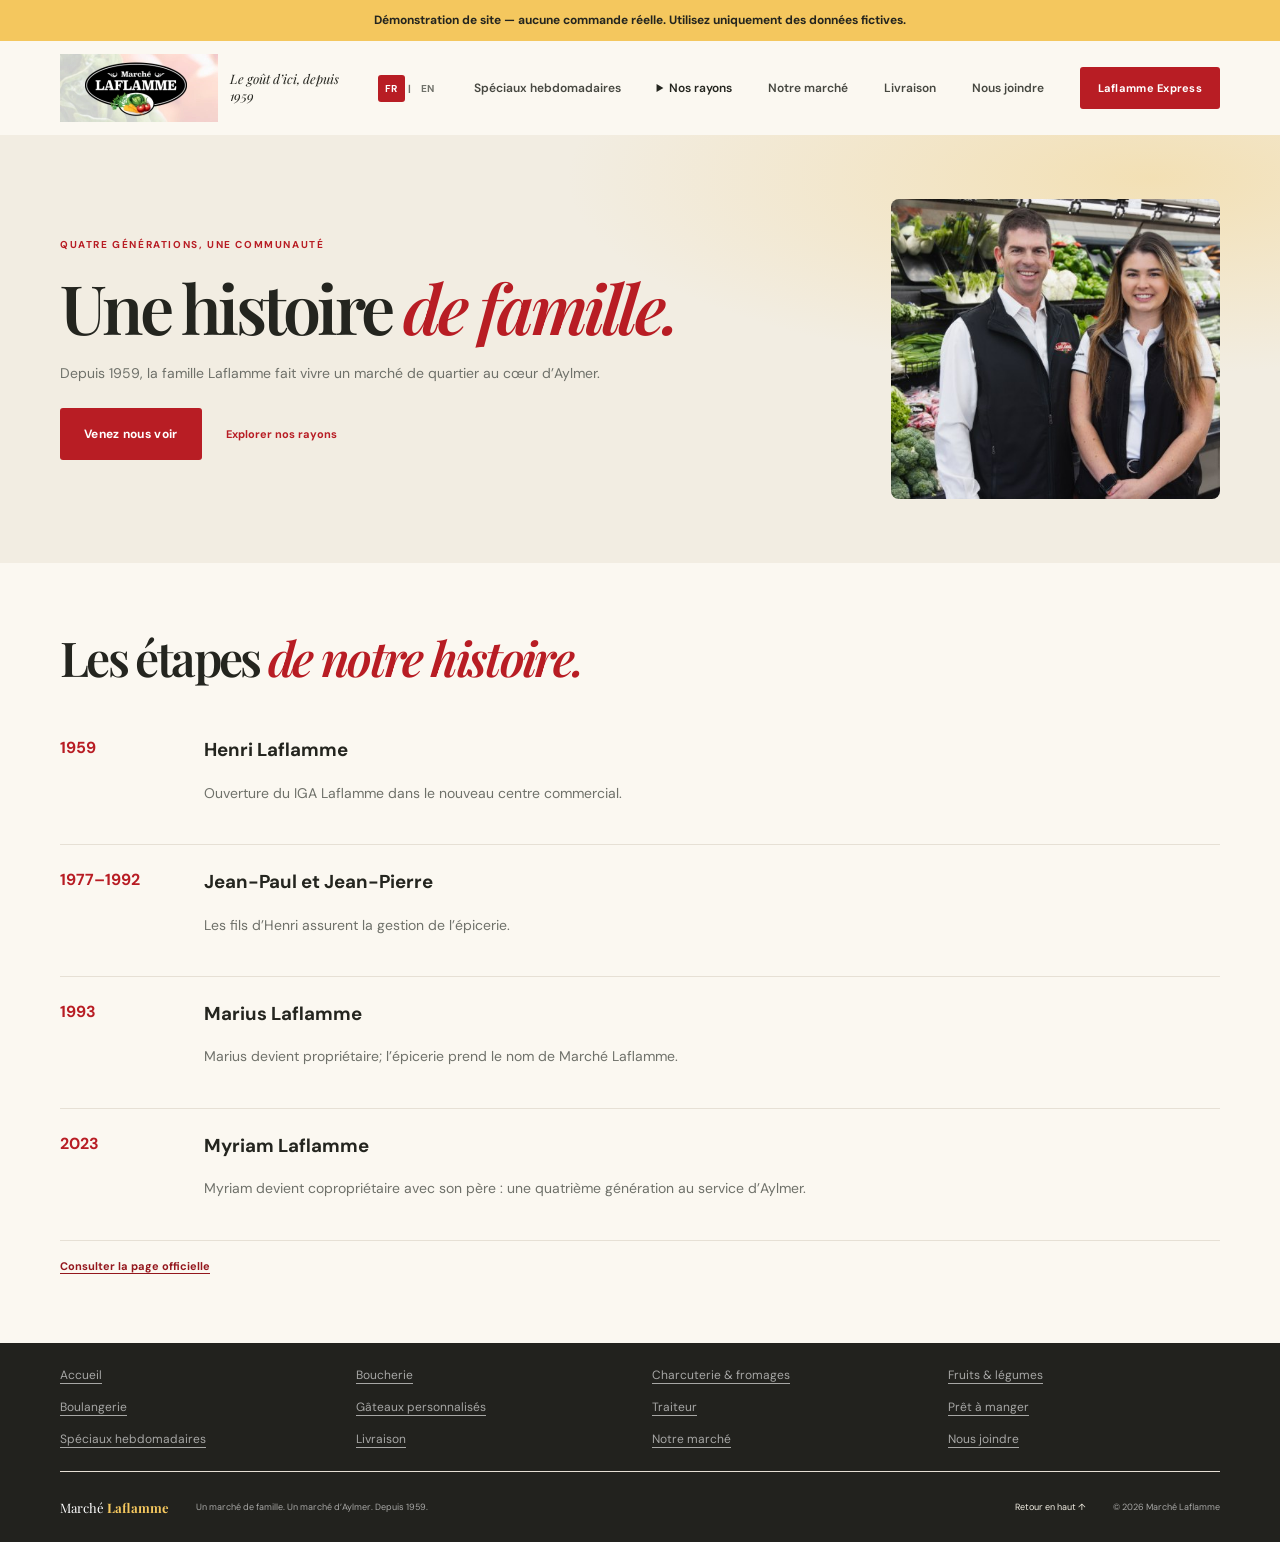
==== a-propos.html @ 4a0dcd94 "Big update" ====
<!doctype html>
<html lang="fr-CA">
  <head>
    <meta charset="utf-8">
    <meta name="viewport" content="width=device-width, initial-scale=1">
    <meta name="description" content="Quatre générations au service d’Aylmer : l’histoire du Marché Laflamme depuis 1959.">
    <title>Notre histoire | Marché Laflamme</title>
    <link rel="preconnect" href="https://fonts.googleapis.com">
    <link rel="preconnect" href="https://fonts.gstatic.com" crossorigin>
    <link href="https://fonts.googleapis.com/css2?family=DM+Sans:wght@400;500;600;700&family=Playfair+Display:wght@600;700;800&display=swap" rel="stylesheet">
    <link rel="stylesheet" href="./styles.css">
    <script src="./app.js" defer></script>
    <script src="./language.js" defer></script>
  </head>
  <body class="service-page">
    <a class="skip-link" href="#contenu">Passer au contenu</a>
    <aside class="demo-banner" aria-label="Avis de démonstration">Démonstration de site — aucune commande réelle. Utilisez uniquement des données fictives.</aside>
    <header class="site-header"><div class="container header__inner">
      <a class="brand" href="./index.html" aria-label="Marché Laflamme, accueil"><img class="brand__logo" src="./assets/marche-laflamme-logo.webp" width="316" height="136" alt="Marché Laflamme"><span class="brand__caption">Le goût d’ici, depuis 1959</span></a>
      <div class="language-switch" role="group" aria-label="Langue"><button type="button" data-language="fr" aria-label="Passer en français">FR</button><span aria-hidden="true">|</span><button type="button" data-language="en" aria-label="Switch to English">EN</button></div>
      <button class="menu-toggle" type="button" aria-expanded="false" aria-controls="navigation" aria-label="Ouvrir le menu"><span></span><span></span></button>
      <nav class="navigation" id="navigation" aria-label="Navigation principale"><a href="./index.html#rayons">Nos rayons</a><a href="./contact.html">Nous joindre</a></nav>
    </div></header>
    <main id="contenu">
      <section class="service-hero" aria-labelledby="service-title"><div class="container service-hero__inner">
        <div><p class="eyebrow">Quatre générations, une communauté</p><h1 id="service-title">Une histoire <em>de famille.</em></h1><p class="service-hero__lead">Depuis 1959, la famille Laflamme fait vivre un marché de quartier au cœur d’Aylmer.</p><div class="service-actions"><a class="button button--red" href="./contact.html">Venez nous voir</a><a class="text-link text-link--red" href="./index.html#rayons">Explorer nos rayons</a></div></div>
        <img class="butchery-hero__image" src="./assets/marche-laflamme-equipe.jpg" width="630" height="420" alt="Myriam et son père au rayon des fruits et légumes du Marché Laflamme">
      </div></section>
      <section class="service-content" aria-labelledby="history-title"><div class="container">
        <div class="service-section-heading"><h2 id="history-title">Les étapes <em>de notre histoire.</em></h2></div>
        <ol class="history-timeline">
          <li><strong>1959</strong><div><h3>Henri Laflamme</h3><p>Ouverture du IGA Laflamme dans le nouveau centre commercial.</p></div></li>
          <li><strong>1977–1992</strong><div><h3>Jean-Paul et Jean-Pierre</h3><p>Les fils d’Henri assurent la gestion de l’épicerie.</p></div></li>
          <li><strong>1993</strong><div><h3>Marius Laflamme</h3><p>Marius devient propriétaire; l’épicerie prend le nom de Marché Laflamme.</p></div></li>
          <li><strong>2023</strong><div><h3>Myriam Laflamme</h3><p>Myriam devient copropriétaire avec son père : une quatrième génération au service d’Aylmer.</p></div></li>
        </ol>
        <p class="service-footnote"><a href="https://marchelaflamme.com/a-propos/" target="_blank" rel="noopener noreferrer">Consulter la page officielle</a></p>
      </div></section>
    </main>
    <footer class="site-footer"><div class="container site-footer__inner"><a class="footer-brand" href="./index.html">Marché <strong>Laflamme</strong></a><p>Un marché de famille. Un marché d’Aylmer. Depuis 1959.</p><a class="site-footer__top" href="#contenu">Retour en haut ↑</a><span class="site-footer__copyright">© <span id="current-year"></span> Marché Laflamme</span></div></footer>
  </body>
</html>
---- styles.css ----
:root {
  color-scheme: light;
  --red: #b81d24;
  --red-dark: #94171d;
  --gold: #f4c75e;
  --green: #2e7d50;
  --ink: #24251f;
  --muted: #6f716a;
  --paper: #fbf8f1;
  --cream: #f2ede2;
  --white: #fffefa;
  --line: #e6e0d5;
  --serif: "Playfair Display", Georgia, serif;
  --sans: "DM Sans", "Segoe UI", sans-serif;
}

* {
  box-sizing: border-box;
}

html {
  scroll-behavior: smooth;
  scroll-padding-top: 96px;
}

body {
  margin: 0;
  background: var(--paper);
  color: var(--ink);
  font-family: var(--sans);
  -webkit-font-smoothing: antialiased;
}

body,
button,
input,
textarea,
select {
  font-family: var(--sans);
}

a {
  color: inherit;
}

button,
input,
textarea,
select {
  font-size: inherit;
}

button,
a {
  -webkit-tap-highlight-color: transparent;
}

::selection {
  background: var(--gold);
  color: var(--ink);
}

.container {
  width: min(1160px, calc(100% - 64px));
  margin-inline: auto;
}

.skip-link {
  position: absolute;
  z-index: 100;
  top: 10px;
  left: 10px;
  padding: 10px 16px;
  transform: translateY(-150%);
  border-radius: 4px;
  background: var(--white);
  color: var(--ink);
}

.skip-link:focus {
  transform: translateY(0);
}

.announcement {
  background: var(--red);
  color: #fffaf0;
  font-size: 11px;
  letter-spacing: .07em;
  text-transform: uppercase;
}

.demo-banner {
  padding: 11px 20px;
  background: #f4c75e;
  color: var(--ink);
  font-size: 12px;
  font-weight: 700;
  line-height: 1.6;
  text-align: center;
}

.demo-form {
  display: block;
  width: 100%;
  height: 1500px;
  border: 0;
}

.demo-notice {
  margin: 12px 0;
  color: #54564e;
  font-size: 12px;
  line-height: 1.7;
}

.demo-notice a {
  color: var(--red-dark);
  text-underline-offset: 3px;
}

.announcement__inner {
  display: flex;
  min-height: 34px;
  align-items: center;
  justify-content: center;
  gap: 10px;
  position: relative;
}

.announcement p {
  margin: 0;
}

.announcement a {
  position: absolute;
  right: 0;
  color: var(--gold);
  font-weight: 700;
  text-decoration: none;
}

.announcement__dot {
  width: 6px;
  height: 6px;
  border-radius: 50%;
  background: var(--gold);
}

.site-header {
  position: relative;
  z-index: 10;
  background: var(--paper);
}

.header__inner {
  display: flex;
  min-height: 94px;
  align-items: center;
  justify-content: space-between;
  gap: 28px;
}

.brand {
  display: inline-flex;
  align-items: center;
  gap: 12px;
  color: var(--ink);
  text-decoration: none;
}

.brand__logo {
  display: block;
  width: 158px;
  height: auto;
}

.brand__caption {
  max-width: 115px;
  font-family: var(--serif);
  font-size: 13px;
  font-style: italic;
  line-height: 1.3;
}

.language-switch {
  display: inline-flex;
  flex: 0 0 auto;
  align-items: center;
  gap: 3px;
  color: var(--muted);
  font-size: 10px;
  font-weight: 700;
  letter-spacing: .05em;
}

.language-switch button {
  min-width: 27px;
  padding: 7px 4px;
  border: 0;
  border-radius: 3px;
  background: transparent;
  color: inherit;
  font: inherit;
  cursor: pointer;
}

.language-switch button[aria-pressed="true"] {
  background: var(--red);
  color: white;
}

.language-switch button:focus-visible {
  outline: 2px solid var(--red);
  outline-offset: 2px;
}

.navigation {
  display: flex;
  align-items: center;
  gap: clamp(19px, 2.8vw, 39px);
}

.navigation > a:not(.button) {
  color: #464740;
  font-size: 12px;
  font-weight: 600;
  text-decoration: none;
  transition: color .18s ease;
}

.navigation > a:not(.button):hover {
  color: var(--red);
}

.department-menu {
  position: relative;
  font-size: 12px;
  font-weight: 600;
}

.department-menu summary {
  padding-block: 14px;
  cursor: pointer;
}

.department-menu__links {
  position: absolute;
  z-index: 20;
  top: 100%;
  left: 0;
  display: grid;
  width: 245px;
  padding: 12px;
  border: 1px solid var(--line);
  border-radius: 6px;
  background: var(--paper);
  box-shadow: 0 12px 24px rgb(31 26 17 / 12%);
}

.department-menu__links a {
  padding: 12px;
  text-decoration: none;
}

.department-menu__links a:hover,
.department-menu__links a[aria-current="page"] {
  background: var(--cream);
  color: var(--red);
}

.footer-directory {
  display: grid;
  grid-template-columns: repeat(4, minmax(0, 1fr));
  gap: 16px 24px;
  padding-block: 24px;
  border-bottom: 1px solid var(--line);
  font-size: 12px;
}

.footer-directory a {
  width: fit-content;
  text-underline-offset: 4px;
}

.catalog-grid {
  display: grid;
  grid-template-columns: repeat(4, minmax(0, 1fr));
  gap: 14px;
}

.butchery-card h2 {
  margin-top: 0;
  font-family: var(--serif);
  font-size: 23px;
}

.catalog-grid .butchery-card {
  min-height: 0;
  padding: 20px;
}

.catalog-grid .butchery-card h3 {
  margin-top: 0;
}

.butchery-card .catalog-portion {
  margin-top: 12px;
  color: var(--red);
  font-weight: 700;
}

.table-scroll {
  max-width: 100%;
  min-width: 0;
  overflow-x: auto;
}

.pricing-table {
  width: 100%;
  border-collapse: collapse;
  background: var(--white);
  font-size: 14px;
  line-height: 1.6;
  text-align: left;
}

.pricing-table caption {
  padding: 12px;
  color: var(--muted);
  text-align: left;
}

.pricing-table th,
.pricing-table td {
  padding: 16px;
  border-bottom: 1px solid var(--line);
}

.pricing-table thead {
  background: var(--red);
  color: white;
}

.pricing-table tbody tr:nth-child(even) {
  background: var(--cream);
}

.pricing-table td {
  white-space: nowrap;
}

.contact-layout {
  display: grid;
  grid-template-columns: minmax(0, 1fr) minmax(0, 1.4fr);
  gap: 32px;
  margin-top: 24px;
}

.contact-details a,
.contact-details address {
  overflow-wrap: anywhere;
  font-size: 14px;
  font-style: normal;
  line-height: 1.7;
}

.store-map {
  width: 100%;
  max-width: 100%;
  border: 1px solid var(--line);
  border-radius: 6px;
}

.history-timeline {
  display: grid;
  gap: 0;
  margin: 0;
  padding: 0;
  list-style: none;
}

.history-timeline li {
  display: grid;
  grid-template-columns: 120px minmax(0, 1fr);
  gap: 24px;
  padding: 24px 0;
  border-bottom: 1px solid var(--line);
}

.history-timeline strong {
  color: var(--red);
}

.history-timeline h3 {
  margin-top: 0;
}

.history-timeline p,
.meal-lists li {
  color: var(--muted);
  font-size: 14px;
  line-height: 1.8;
}

.meal-lists ul {
  padding-left: 18px;
}

.flyer-image {
  display: block;
  width: min(100%, 850px);
  height: auto;
  margin: 24px auto 0;
}

.visit__more {
  position: relative;
  padding-top: 24px;
  font-size: 13px;
  line-height: 1.7;
}

@media (max-width: 1100px) {
  .navigation {
    gap: 16px;
  }
}

@media (max-width: 900px) {
  .catalog-grid {
    grid-template-columns: repeat(2, minmax(0, 1fr));
  }
}

@media (max-width: 760px) {
  .department-menu {
    border-bottom: 1px solid var(--line);
  }

  .department-menu__links {
    position: static;
    width: 100%;
    border: 0;
    box-shadow: none;
  }

  .navigation.is-open {
    max-height: calc(100dvh - 110px);
    overflow-y: auto;
  }

  .footer-directory {
    grid-template-columns: repeat(2, minmax(0, 1fr));
  }

  .catalog-grid {
    grid-template-columns: minmax(0, 1fr);
  }

  .contact-layout {
    grid-template-columns: minmax(0, 1fr);
  }

  .history-timeline li {
    grid-template-columns: 85px minmax(0, 1fr);
    gap: 12px;
  }

  .pricing-table th,
  .pricing-table td {
    padding: 12px;
  }
}

.button {
  display: inline-flex;
  min-height: 52px;
  align-items: center;
  justify-content: center;
  gap: 21px;
  padding: 0 24px;
  border: 0;
  border-radius: 3px;
  color: white;
  font-size: 12px;
  font-weight: 700;
  letter-spacing: .025em;
  text-decoration: none;
  transition: background .2s ease, transform .2s ease;
}

.button:hover {
  transform: translateY(-2px);
}

.button--red {
  background: var(--red);
}

.button--red:hover {
  background: var(--red-dark);
}

.button--small {
  min-height: 42px;
  gap: 13px;
  padding: 0 18px;
  font-size: 11px;
}

.button--gold {
  background: var(--gold);
  color: var(--ink);
}

.button--gold:hover {
  background: #ffdb78;
}

.menu-toggle {
  display: none;
  width: 44px;
  height: 44px;
  align-items: center;
  justify-content: center;
  flex-direction: column;
  gap: 6px;
  border: 1px solid var(--line);
  border-radius: 50%;
  background: transparent;
  cursor: pointer;
}

.menu-toggle span {
  width: 16px;
  height: 1px;
  background: var(--ink);
}

.hero {
  min-height: 430px;
  overflow: hidden;
  position: relative;
  display: flex;
  align-items: center;
  background: #ffda24;
}

.hero__photo,
.hero__wash {
  position: absolute;
  inset: 0;
}

.hero__photo {
  left: 43%;
  background-image: url("./assets/marche-laflamme-equipe.jpg");
  background-position: center;
  background-size: cover;
}

.hero__wash {
  background: linear-gradient(90deg, #ffda24 0%, #ffda24 40%, rgba(255, 218, 36, .8) 46%, transparent 58%);
}

.hero__content {
  z-index: 1;
  position: relative;
  padding-top: 24px;
  padding-bottom: 42px;
}

.eyebrow {
  display: flex;
  align-items: center;
  gap: 10px;
  margin: 0 0 20px;
  color: var(--red);
  font-size: 10px;
  font-weight: 700;
  letter-spacing: .16em;
  text-transform: uppercase;
}

.eyebrow__line {
  width: 27px;
  height: 1px;
  background: currentColor;
}

.hero h1,
.section-heading h2,
.intro h2,
.specials h2,
.order h2,
.visit h2 {
  margin: 0;
  font-family: var(--serif);
  font-weight: 600;
  letter-spacing: -.055em;
}

.hero h1 {
  max-width: 550px;
  font-size: clamp(53px, 5vw, 64px);
  line-height: 1.04;
}

.hero h1 em,
.section-heading h2 em,
.intro h2 em,
.specials h2 em,
.order h2 em,
.visit h2 em {
  color: var(--red);
  font-weight: 600;
}

.hero__description {
  max-width: 405px;
  margin: 24px 0 25px;
  color: #5e5d56;
  font-size: 14px;
  line-height: 1.8;
}

.hero__actions {
  display: flex;
  align-items: center;
  gap: 24px;
}

.text-link {
  display: inline-flex;
  align-items: center;
  gap: 10px;
  font-size: 11px;
  font-weight: 700;
  text-decoration: none;
}

.text-link--red {
  color: var(--red);
}

.hero__note {
  display: flex;
  align-items: center;
  gap: 12px;
  position: absolute;
  left: max(32px, calc((100vw - 1160px) / 2));
  bottom: -23px;
  color: #605f56;
  font-size: 10px;
  line-height: 1.5;
}

.hero__note strong {
  color: var(--ink);
}

.hero__note-icon {
  color: var(--green);
  font-size: 27px;
}

.hero__logo {
  position: absolute;
  z-index: 1;
  right: max(38px, calc((100vw - 1160px) / 2));
  bottom: 38px;
  width: 158px;
  height: auto;
  border-radius: 4px;
}

.section-pad {
  padding: 104px 0;
}

.intro {
  padding-top: 109px;
  padding-bottom: 100px;
}

.intro__grid {
  display: grid;
  grid-template-columns: 1fr .75fr;
  align-items: end;
  gap: 90px;
}

.intro h2,
.section-heading h2,
.order h2 {
  font-size: clamp(38px, 4.5vw, 56px);
  line-height: 1.13;
}

.intro__copy {
  max-width: 405px;
  padding-bottom: 5px;
}

.intro__copy p,
.order__intro > p {
  margin: 0 0 20px;
  color: var(--muted);
  font-size: 13px;
  line-height: 1.9;
}

.departments {
  padding-top: 91px;
  padding-bottom: 90px;
  background: #f1ede4;
}

.section-heading {
  display: flex;
  align-items: end;
  justify-content: space-between;
  gap: 30px;
  margin-bottom: 42px;
}

.section-heading__aside {
  margin: 0 0 4px;
  color: var(--muted);
  font-family: var(--serif);
  font-size: 14px;
  font-style: italic;
  line-height: 1.65;
}

.department-grid {
  display: grid;
  grid-template-columns: repeat(3, 1fr);
  gap: 14px;
}

.department-card {
  min-height: 206px;
  display: flex;
  flex-direction: column;
  align-items: flex-start;
  position: relative;
  overflow: hidden;
  padding: 22px 23px 19px;
  border: 1px solid rgba(69, 59, 42, .06);
  background: var(--white);
  color: var(--ink);
  text-decoration: none;
  transition: transform .2s ease, box-shadow .2s ease;
}

.department-card__photo {
  position: absolute;
  z-index: 0;
  inset: 0 0 auto;
  display: block;
  width: 100%;
  height: 50%;
  background-color: var(--paper);
  object-fit: cover;
  object-position: center;
}

.department-card:hover {
  transform: translateY(-3px);
  box-shadow: 0 12px 30px rgba(61, 48, 27, .08);
}

.department-card__icon {
  display: none;
}

.department-card__name {
  position: relative;
  z-index: 1;
  margin-top: auto;
  font-family: var(--serif);
  font-size: 22px;
  font-weight: 600;
  letter-spacing: -.04em;
  line-height: 1.14;
}

.department-card__detail {
  position: relative;
  z-index: 1;
  margin-top: 7px;
  color: var(--muted);
  font-size: 10px;
}

.department-card__arrow {
  position: absolute;
  z-index: 1;
  right: 22px;
  bottom: 18px;
  color: var(--red);
  font-size: 17px;
}

.department-card--produce .department-card__icon,
.department-card--bakery .department-card__icon {
  color: var(--green);
}

.department-card--catering .department-card__icon {
  color: #ba7b2c;
}

.department-footnote {
  margin: 19px 0 0;
  color: var(--muted);
  font-size: 10px;
  text-align: right;
}

.specials {
  overflow: hidden;
  padding-block: 32px 24px;
  background: var(--cream);
  border-top: 1px solid var(--line);
  border-bottom: 1px solid var(--line);
}

.specials__heading {
  display: flex;
  align-items: end;
  justify-content: space-between;
  gap: 24px;
  margin-bottom: 20px;
}

.specials__heading .eyebrow {
  margin-bottom: 10px;
}

.specials h2 {
  font-size: clamp(30px, 3.4vw, 40px);
  line-height: 1.1;
}

.specials__dates {
  flex: 0 0 auto;
  margin: 0 0 5px;
  color: var(--muted);
  font-size: 12px;
  font-weight: 700;
}

.specials__rail {
  display: grid;
  grid-template-columns: repeat(5, minmax(0, 1fr));
  gap: 14px;
}

.specials-card {
  min-width: 0;
  overflow: hidden;
  border: 1px solid rgba(36, 37, 31, .07);
  border-radius: 8px;
  background: var(--white);
  box-shadow: 0 5px 16px rgba(36, 37, 31, .08);
}

.specials-card__image {
  height: 142px;
  background-image: url("https://marchelaflamme.com/wp-content/uploads/2026/10/IMG_3933.jpeg");
  background-repeat: no-repeat;
  background-size: 500% auto;
  background-color: var(--paper);
}

.specials-card__image--chicken {
  background-position: 4% 33%;
}

.specials-card__image--peppers {
  background-position: 39% 34%;
}

.specials-card__image--celery {
  background-position: 28% 50%;
}

.specials-card__image--apples {
  background-position: 85% 31%;
}

.specials-card__details {
  min-height: 144px;
  padding: 13px 15px 16px;
}

.specials-card__category {
  margin: 0 0 7px;
  color: var(--muted);
  font-size: 9px;
  font-weight: 700;
  letter-spacing: .1em;
  text-transform: uppercase;
}

.specials-card h3 {
  min-height: 38px;
  margin: 0 0 8px;
  font-size: 14px;
  line-height: 1.35;
}

.specials-card__price {
  margin: 0;
  color: var(--red);
  font-size: 20px;
  font-weight: 700;
  line-height: 1.2;
}

.specials-card__price span {
  font-size: 12px;
  font-weight: 500;
}

.specials-card__unit {
  margin: 3px 0 0;
  color: var(--muted);
  font-size: 11px;
}

.specials-card--flyer {
  display: flex;
  min-height: 286px;
  flex-direction: column;
  align-items: flex-start;
  justify-content: space-between;
  padding: 20px;
  background: var(--green);
  color: #fffefa;
  text-decoration: none;
}

.specials-card--flyer:hover {
  background: #256943;
}

.specials-card--flyer:focus-visible {
  outline: 3px solid var(--red);
  outline-offset: 3px;
}

.specials-card__eyebrow,
.specials-card__flyer-date {
  font-size: 10px;
  font-weight: 700;
  letter-spacing: .1em;
  text-transform: uppercase;
}

.specials-card__flyer-title {
  font-family: var(--serif);
  font-size: clamp(23px, 2.2vw, 30px);
  font-weight: 700;
  line-height: 1.1;
}

.specials-card__flyer-date {
  color: #f9e5a4;
}

.specials-card__flyer-link {
  width: 100%;
  padding: 10px 12px;
  border-radius: 4px;
  background: var(--ink);
  font-size: 12px;
  font-weight: 700;
  text-align: center;
}

.specials__note {
  display: flex;
  flex-wrap: wrap;
  justify-content: space-between;
  gap: 8px 20px;
  margin: 14px 0 0;
  color: var(--muted);
  font-size: 10px;
  line-height: 1.6;
}

.specials__note a {
  color: var(--red-dark);
  font-weight: 700;
  text-underline-offset: 3px;
}

.smart-list-guide {
  margin-block: 24px;
  padding: 20px;
  border: 1px solid var(--line);
  border-radius: 6px;
  background: var(--white);
  font-size: 12px;
  line-height: 1.7;
}

.smart-list-guide h3 {
  margin-top: 0;
  font-family: var(--serif);
  font-size: 20px;
}

.smart-list-guide__example {
  padding-left: 14px;
  border-left: 3px solid var(--green);
}

.order {
  padding-top: 110px;
  padding-bottom: 112px;
}

.order__grid {
  display: grid;
  grid-template-columns: .8fr 1.1fr;
  align-items: start;
  gap: 95px;
}

.order__intro {
  position: sticky;
  top: 40px;
  padding-top: 20px;
}

.order__intro > p {
  max-width: 400px;
  margin-top: 22px;
}

.order__benefits {
  display: grid;
  gap: 15px;
  margin: 30px 0 38px;
  padding: 0;
  list-style: none;
}

.order__benefits li {
  display: flex;
  align-items: center;
  gap: 11px;
  color: #54564e;
  font-size: 11px;
}

.order__benefits li span {
  color: var(--green);
  font-size: 16px;
  font-weight: 700;
}

.order__callout {
  display: flex;
  align-items: center;
  gap: 14px;
  color: var(--muted);
  font-size: 10px;
  line-height: 1.8;
}

.order__callout-icon {
  color: var(--red);
  font-size: 25px;
}

.order__callout a {
  color: var(--ink);
  font-size: 12px;
  font-weight: 700;
  text-decoration-color: var(--gold);
  text-underline-offset: 3px;
}

.order-card {
  padding: 30px 32px 26px;
  border: 1px solid var(--line);
  background: var(--white);
  box-shadow: 0 20px 60px rgba(49, 43, 31, .055);
}

.order-card__top {
  display: flex;
  align-items: center;
  justify-content: space-between;
  margin-bottom: 26px;
  padding-bottom: 18px;
  border-bottom: 1px solid var(--line);
}

.order-card__step {
  color: var(--red);
  font-size: 9px;
  font-weight: 700;
  letter-spacing: .15em;
}

.order-card__step span {
  margin-left: 9px;
  color: #aaa79e;
}

.order-card__logo {
  width: 88px;
  height: auto;
  flex-shrink: 0;
}

.order-form {
  display: grid;
  gap: 16px;
}

.form-row {
  display: grid;
  grid-template-columns: 1fr 1fr;
  gap: 14px;
}

.field {
  display: grid;
  gap: 7px;
  min-width: 0;
}

.field label {
  color: #45463f;
  font-size: 10px;
  font-weight: 700;
}

.field input,
.field textarea,
.field select {
  width: 100%;
  min-height: 45px;
  padding: 11px 12px;
  border: 1px solid #e3ded4;
  border-radius: 2px;
  outline: none;
  background: #fffefa;
  color: var(--ink);
  font-size: 11px;
  transition: border-color .15s ease, box-shadow .15s ease;
}

.field textarea {
  min-height: 120px;
  resize: vertical;
  line-height: 1.65;
}

.field input::placeholder,
.field textarea::placeholder {
  color: #aaa79e;
}

.field input:focus,
.field textarea:focus,
.field select:focus {
  border-color: var(--red);
  box-shadow: 0 0 0 3px rgba(184, 29, 36, .09);
}

.field__hint {
  color: #89877f;
  font-size: 9px;
}

.order-form__submit {
  width: 100%;
  margin-top: 2px;
  cursor: pointer;
}

.order-form__submit:disabled {
  cursor: wait;
  opacity: .7;
  transform: none;
}

.form-status {
  min-height: 16px;
  margin: -4px 0 0;
  color: var(--green);
  font-size: 11px;
  line-height: 1.5;
}

.form-status[data-state="error"] {
  color: var(--red-dark);
}

.order-form__privacy {
  margin: 0;
  color: #8b887f;
  font-size: 9px;
  line-height: 1.6;
  text-align: center;
}

.visit {
  overflow: hidden;
  position: relative;
  padding-top: 79px;
  padding-bottom: 77px;
  background: #292923;
  color: white;
}

.visit__inner {
  display: grid;
  grid-template-columns: .8fr 1.2fr;
  align-items: center;
  gap: 70px;
  position: relative;
}

.visit h2 {
  position: relative;
  z-index: 1;
  font-size: clamp(41px, 5vw, 58px);
  line-height: 1.05;
}

.visit h2 em {
  color: var(--gold);
}

.visit__details {
  display: grid;
  grid-template-columns: 1fr 1fr;
  gap: 28px 35px;
  position: relative;
  z-index: 1;
}

.visit__detail {
  display: flex;
  flex-direction: column;
  align-items: flex-start;
  gap: 9px;
}

.visit__label {
  color: var(--gold);
  font-size: 8px;
  font-weight: 700;
  letter-spacing: .15em;
  text-transform: uppercase;
}

.visit__detail a {
  color: #f4f0e5;
  font-size: 11px;
  line-height: 1.7;
  text-decoration: none;
}

.visit__detail a:hover {
  text-decoration: underline;
  text-decoration-color: var(--gold);
  text-underline-offset: 4px;
}

.visit__decoration {
  position: absolute;
  right: -80px;
  bottom: -190px;
  color: rgba(255, 255, 255, .035);
  font-family: var(--serif);
  font-size: 370px;
  font-weight: 700;
  line-height: 1;
}

.site-footer {
  background: #22221e;
  color: rgba(255, 255, 255, .6);
}

.site-footer__inner {
  display: grid;
  min-height: 70px;
  grid-template-columns: auto 1fr auto auto;
  align-items: center;
  gap: 27px;
  font-size: 9px;
}

.footer-brand {
  color: white;
  font-family: var(--serif);
  font-size: 13px;
  text-decoration: none;
}

.footer-brand strong {
  color: var(--gold);
}

.site-footer p {
  margin: 0;
}

.site-footer__top {
  color: #f4f0e5;
  text-decoration: none;
}

.site-footer__copyright {
  white-space: nowrap;
}

@media (max-width: 900px) {
  .container {
    width: min(100% - 48px, 720px);
  }

  .navigation {
    gap: 17px;
  }

  .navigation > a:not(.button) {
    font-size: 10px;
  }

  .hero {
    min-height: 430px;
  }

  .hero__photo {
    background-position: 58% center;
  }

  .hero__note {
    left: 24px;
  }

  .hero__logo {
    right: 32px;
    width: 130px;
  }

  .intro__grid {
    gap: 50px;
  }

  .specials__rail {
    grid-auto-columns: minmax(190px, 1fr);
    grid-auto-flow: column;
    grid-template-columns: none;
    overflow-x: auto;
    padding: 2px 2px 14px;
    scroll-snap-type: x mandatory;
  }

  .specials-card {
    scroll-snap-align: start;
  }

  .order__grid {
    gap: 48px;
  }
}

@media (max-width: 760px) {
  .menu-toggle {
    display: flex;
  }

  .navigation {
    display: none;
    position: absolute;
    top: 100%;
    right: 0;
    left: 0;
    align-items: stretch;
    flex-direction: column;
    gap: 0;
    padding: 8px 20px 20px;
    border-top: 1px solid var(--line);
    background: var(--paper);
    box-shadow: 0 18px 25px rgba(31, 26, 17, .08);
  }

  .navigation.is-open {
    display: flex;
  }

  .navigation > a:not(.button) {
    padding: 13px 0;
    border-bottom: 1px solid var(--line);
    font-size: 12px;
  }

  .navigation__cta {
    margin-top: 14px;
  }
}

@media (max-width: 650px) {
  html {
    scroll-padding-top: 74px;
  }

  .container {
    width: calc(100% - 40px);
  }

  .announcement {
    font-size: 9px;
    letter-spacing: .04em;
  }

  .announcement__inner {
    min-height: 31px;
    justify-content: flex-start;
  }

  .announcement a {
    font-size: 9px;
  }

  .header__inner {
    min-height: 76px;
    gap: 10px;
  }

  .brand__logo {
    width: 116px;
  }

  .brand__caption {
    max-width: 72px;
    font-size: 10px;
  }

  .brand__logo {
    width: 104px;
  }

  .language-switch {
    gap: 0;
  }

  .language-switch button {
    min-width: 23px;
    padding-inline: 2px;
  }

  .hero {
    display: block;
    min-height: 0;
  }

  .hero__photo {
    position: relative;
    inset: auto;
    height: auto;
    aspect-ratio: 16 / 10;
    background-position: center;
  }

  .hero__wash {
    display: none;
  }

  .hero__content {
    padding-top: 24px;
    padding-bottom: 26px;
  }

  .eyebrow {
    margin-bottom: 15px;
    font-size: 9px;
  }

  .hero h1 {
    font-size: clamp(38px, 10.5vw, 43px);
  }

  .hero__description {
    max-width: 340px;
    margin: 13px 0 15px;
    font-size: 12px;
  }

  .hero__actions {
    align-items: flex-start;
    flex-direction: column;
    gap: 10px;
  }

  .button {
    min-height: 48px;
    padding-inline: 18px;
    font-size: 10px;
  }

  .hero__note {
    display: none;
  }

  .hero__logo {
    display: none;
  }

  .section-pad {
    padding: 72px 0;
  }

  .intro {
    padding-top: 75px;
    padding-bottom: 72px;
  }

  .intro__grid {
    grid-template-columns: 1fr;
    gap: 24px;
  }

  .intro h2,
  .section-heading h2,
  .order h2 {
    font-size: clamp(36px, 10vw, 49px);
  }

  .intro__copy p,
  .order__intro > p {
    font-size: 12px;
  }

  .departments {
    padding-top: 72px;
    padding-bottom: 68px;
  }

  .section-heading {
    align-items: flex-start;
    flex-direction: column;
    gap: 15px;
    margin-bottom: 27px;
  }

  .section-heading__aside {
    font-size: 12px;
  }

  .department-grid {
    grid-template-columns: 1fr 1fr;
    gap: 9px;
  }

  .department-card {
    min-height: 177px;
    padding: 17px 14px 15px;
  }

  .department-card__photo {
    height: 48%;
  }

  .department-card__name {
    font-size: 18px;
  }

  .department-card__detail {
    max-width: 120px;
    font-size: 9px;
    line-height: 1.45;
  }

  .department-card__arrow {
    right: 13px;
    bottom: 13px;
    font-size: 14px;
  }

  .department-footnote {
    font-size: 9px;
    line-height: 1.6;
    text-align: left;
  }

  .specials {
    padding-block: 26px 20px;
  }

  .specials__heading {
    display: block;
    margin-bottom: 15px;
  }

  .specials h2 {
    font-size: 33px;
  }

  .specials__dates {
    margin-top: 9px;
  }

  .specials__rail {
    grid-auto-columns: minmax(205px, 72%);
  }

  .specials-card__image {
    height: 126px;
  }

  .specials__note {
    display: block;
  }

  .specials__note a {
    display: inline-block;
    margin-top: 4px;
  }

  .order {
    padding-top: 75px;
    padding-bottom: 75px;
  }

  .order__grid {
    grid-template-columns: 1fr;
    gap: 33px;
  }

  .order__intro {
    position: static;
    padding-top: 0;
  }

  .order__intro > p {
    margin-top: 16px;
    margin-bottom: 0;
  }

  .order__benefits {
    gap: 12px;
    margin: 22px 0;
  }

  .order__benefits li {
    font-size: 10px;
  }

  .order__callout {
    display: none;
  }

  .order-card {
    padding: 23px 17px 20px;
  }

  .order-card__top {
    margin-bottom: 21px;
  }

  .form-row {
    grid-template-columns: 1fr;
    gap: 14px;
  }

  .form-row--delivery {
    grid-template-columns: .95fr 1.05fr;
    gap: 9px;
  }

  .field input,
  .field textarea,
  .field select {
    font-size: 10px;
  }

  .visit {
    padding-top: 62px;
    padding-bottom: 62px;
  }

  .visit__inner {
    grid-template-columns: 1fr;
    gap: 33px;
  }

  .visit h2 {
    font-size: 46px;
  }

  .visit__details {
    gap: 23px 18px;
  }

  .visit__detail a {
    font-size: 10px;
    overflow-wrap: anywhere;
  }

  .visit__decoration {
    right: -41px;
    bottom: -115px;
    font-size: 240px;
  }

  .site-footer__inner {
    min-height: 0;
    grid-template-columns: 1fr auto;
    gap: 10px 18px;
    padding-top: 22px;
    padding-bottom: 20px;
  }

  .site-footer p {
    grid-column: 1 / -1;
    grid-row: 2;
    font-size: 8px;
  }

  .site-footer__top {
    justify-self: end;
    grid-column: 2;
    grid-row: 1;
  }

  .site-footer__copyright {
    grid-column: 1 / -1;
    grid-row: 3;
    font-size: 8px;
  }
}

@media (prefers-reduced-motion: reduce) {
  *,
  *::before,
  *::after {
    scroll-behavior: auto !important;
    transition-duration: .01ms !important;
    animation-duration: .01ms !important;
    animation-iteration-count: 1 !important;
  }
}

.service-hero {
  padding-block: 64px;
  background:
    radial-gradient(ellipse at 90% 10%, rgba(244, 199, 94, .34), transparent 36%),
    var(--cream);
}

.service-hero__inner {
  display: grid;
  grid-template-columns: minmax(0, 1.4fr) minmax(250px, .6fr);
  align-items: center;
  gap: 64px;
}

.butchery-hero__image {
  display: block;
  width: 100%;
  height: 300px;
  border-radius: 8px;
  background: var(--white);
  object-fit: cover;
}

.butchery-grid {
  display: grid;
  grid-template-columns: repeat(3, minmax(0, 1fr));
  gap: 14px;
}

.butchery-card {
  min-height: 220px;
  padding: 25px;
  border: 1px solid var(--line);
  border-radius: 6px;
  background: var(--white);
}

.butchery-card__icon {
  color: var(--red);
  font-size: 22px;
}

.butchery-card h3 {
  margin: 22px 0 9px;
  font-family: var(--serif);
  font-size: 21px;
}

.butchery-card p,
.butchery-ready > div > p:last-child {
  margin: 0;
  color: var(--muted);
  font-size: 12px;
  line-height: 1.75;
}

.butchery-ready {
  display: flex;
  align-items: center;
  justify-content: space-between;
  gap: 28px;
  margin-top: 26px;
  padding: 28px 32px;
  border-radius: 6px;
  background: var(--cream);
}

.butchery-ready .eyebrow {
  margin-bottom: 10px;
}

.butchery-ready h2 {
  margin: 0 0 8px;
  font-family: var(--serif);
  font-size: clamp(25px, 3vw, 34px);
  line-height: 1.15;
}

.butchery-ready h2 em {
  color: var(--red);
}

.butchery-ready .button {
  flex: 0 0 auto;
}

.service-switcher {
  padding-block: 22px;
  border-bottom: 1px solid var(--line);
  background: var(--white);
}

.service-switcher > .container > .eyebrow {
  margin: 0 0 12px;
}

.service-switcher__links {
  display: grid;
  grid-template-columns: repeat(2, minmax(0, 1fr));
  gap: 12px;
}

.service-switcher__link {
  display: flex;
  min-height: 76px;
  align-items: center;
  gap: 16px;
  padding: 13px 18px;
  border: 1px solid var(--line);
  border-radius: 6px;
  color: var(--ink);
  text-decoration: none;
  transition: border-color .15s ease, background-color .15s ease;
}

.service-switcher__link:hover,
.service-switcher__link:focus-visible {
  border-color: var(--red);
  background: var(--cream);
}

.service-switcher__link[aria-current="page"] {
  border-color: var(--red);
  background: #fbf5ed;
}

.service-switcher__number {
  color: var(--red);
  font-size: 11px;
  font-weight: 700;
  letter-spacing: .1em;
}

.service-switcher__copy {
  display: grid;
  flex: 1;
  gap: 4px;
}

.service-switcher__copy strong {
  font-family: var(--serif);
  font-size: 18px;
}

.service-switcher__copy > span {
  color: var(--muted);
  font-size: 11px;
}

.service-switcher__arrow {
  color: var(--red);
  font-size: 16px;
}

.service-switcher__link:focus-visible {
  outline: 2px solid var(--red);
  outline-offset: 3px;
}

.service-cake-gallery {
  display: grid;
  grid-template-columns: repeat(2, minmax(0, 1fr));
  align-items: stretch;
  gap: 10px;
}

.service-cake-gallery > img {
  display: block;
  width: 100%;
  height: 130px;
  border-radius: 6px;
  background: var(--white);
  object-fit: cover;
}

.service-cake-gallery__note {
  grid-column: 1 / -1;
  padding: 15px 18px;
  border-left: 3px solid var(--gold);
  background: rgba(255, 254, 250, .8);
}

.service-cake-gallery__note .service-fact__icon {
  font-size: 20px;
}

.service-cake-gallery__note p {
  margin: 4px 0 5px;
  color: var(--muted);
  font-size: 11px;
}

.service-cake-gallery__note strong {
  display: block;
  font-size: 12px;
  line-height: 1.6;
}

.service-hero h1,
.service-section-heading h2,
.service-next h2,
.service-request-intro h2 {
  margin: 0;
  font-family: var(--serif);
  font-weight: 600;
  letter-spacing: -.055em;
}

.service-hero h1 {
  max-width: 760px;
  font-size: clamp(44px, 5.5vw, 68px);
  line-height: 1.05;
}

.service-hero h1 em,
.service-section-heading h2 em,
.service-next h2 em,
.service-request-intro h2 em {
  color: var(--red);
}

.service-hero__lead {
  max-width: 630px;
  margin: 18px 0 22px;
  color: var(--muted);
  font-size: 14px;
  line-height: 1.8;
}

.service-actions {
  display: flex;
  flex-wrap: wrap;
  align-items: center;
  gap: 16px 24px;
}

.service-fact {
  padding: 26px;
  border: 1px solid rgba(36, 37, 31, .08);
  border-radius: 8px;
  background: var(--white);
  box-shadow: 0 8px 24px rgba(36, 37, 31, .06);
}

.service-fact__icon {
  color: var(--green);
  font-size: 28px;
}

.service-fact p {
  margin: 14px 0 8px;
  color: var(--muted);
  font-size: 12px;
}

.service-fact strong {
  display: block;
  font-family: var(--serif);
  font-size: 18px;
  line-height: 1.5;
}

.service-content {
  padding-block: 68px;
}

.service-section-heading {
  display: flex;
  align-items: end;
  justify-content: space-between;
  gap: 28px;
  margin-bottom: 28px;
}

.service-section-heading .eyebrow {
  margin-bottom: 12px;
}

.service-section-heading h2,
.service-next h2,
.service-request-intro h2 {
  font-size: clamp(34px, 4vw, 48px);
  line-height: 1.12;
}

.service-section-heading > p {
  max-width: 300px;
  margin: 0 0 5px;
  color: var(--muted);
  font-size: 12px;
  line-height: 1.7;
}

.service-category-grid {
  display: grid;
  grid-template-columns: repeat(3, minmax(0, 1fr));
  gap: 12px;
}

.service-photo-story {
  display: grid;
  grid-template-columns: 180px minmax(0, 1fr);
  align-items: center;
  gap: 25px;
  margin-bottom: 44px;
  padding: 20px;
  border-radius: 6px;
  background: var(--cream);
}

.service-photo-story img {
  display: block;
  width: 100%;
  height: 150px;
  object-fit: contain;
}

.service-photo-story .eyebrow {
  margin-bottom: 10px;
}

.service-photo-story h2 {
  margin: 0 0 8px;
  font-family: var(--serif);
  font-size: clamp(24px, 3vw, 34px);
  line-height: 1.15;
}

.service-photo-story h2 em {
  color: var(--red);
}

.service-photo-story p:last-child {
  margin: 0;
  color: var(--muted);
  font-size: 12px;
  line-height: 1.7;
}

.service-category,
.cake-option {
  overflow: hidden;
  border: 1px solid var(--line);
  border-radius: 6px;
  background: var(--white);
}

.service-category > img {
  display: block;
  width: 100%;
  height: 132px;
  background: var(--cream);
  object-fit: cover;
}

.service-category__body {
  padding: 17px 19px 19px;
}

.service-category > span,
.cake-option__number {
  color: var(--red);
  font-size: 10px;
  font-weight: 700;
  letter-spacing: .1em;
}

.service-category h3,
.cake-option h3 {
  margin: 14px 0 8px;
  font-family: var(--serif);
  font-size: 20px;
}

.service-category p,
.cake-option p,
.cake-option li {
  color: var(--muted);
  font-size: 12px;
  line-height: 1.7;
}

.service-category p,
.cake-option p {
  margin: 0;
}

.service-footnote {
  margin: 16px 0 0;
  color: var(--muted);
  font-size: 11px;
  line-height: 1.7;
}

.service-footnote a,
.service-demo-warning a {
  color: var(--red-dark);
  font-weight: 700;
  text-underline-offset: 3px;
}

.service-steps {
  display: grid;
  grid-template-columns: repeat(2, minmax(0, 1fr));
  gap: 12px;
  margin-top: 30px;
}

.service-steps article {
  display: flex;
  align-items: center;
  gap: 15px;
  padding: 16px;
  border: 1px solid var(--line);
  border-radius: 5px;
  background: var(--white);
}

.service-steps img {
  flex: 0 0 76px;
  width: 76px;
  height: 76px;
  object-fit: contain;
}

.service-steps h3 {
  margin: 0 0 5px;
  font-family: var(--serif);
  font-size: 16px;
}

.service-steps p {
  margin: 0;
  color: var(--muted);
  font-size: 11px;
  line-height: 1.6;
}

.service-contact-icons {
  display: grid;
  grid-template-columns: repeat(3, minmax(0, 1fr));
  gap: 12px;
  margin-top: 28px;
  padding-top: 22px;
  border-top: 1px solid var(--line);
}

.service-contact-icons a {
  display: flex;
  align-items: center;
  gap: 10px;
  color: var(--ink);
  font-size: 11px;
  font-weight: 600;
  text-decoration: none;
}

.service-contact-icons img {
  width: 42px;
  height: 42px;
  object-fit: contain;
}

.cake-options-grid {
  display: grid;
  grid-template-columns: repeat(2, minmax(0, 1fr));
  gap: 12px;
}

.cake-option ul {
  display: grid;
  gap: 7px;
  margin: 0;
  padding-left: 18px;
}

.cake-option--wide {
  grid-column: 1 / -1;
}

.service-next {
  padding-block: 38px;
  background: var(--cream);
}

.service-next__inner {
  display: flex;
  align-items: center;
  justify-content: space-between;
  gap: 28px;
}

.service-next .eyebrow {
  margin-bottom: 10px;
}

.service-next h2 {
  font-size: clamp(27px, 3.2vw, 38px);
}

.service-demo-note {
  padding-block: 16px;
  background: var(--gold);
  color: var(--ink);
}

.service-demo-note p {
  margin: 0;
  font-size: 11px;
  line-height: 1.7;
}

.service-hero--compact {
  padding-block: 42px;
}

.service-hero--compact .service-hero__lead {
  margin-bottom: 0;
}

.service-request-section {
  padding-block: 62px 80px;
}

.service-request-layout {
  display: grid;
  grid-template-columns: minmax(0, .7fr) minmax(0, 1.3fr);
  align-items: start;
  gap: 42px;
}

.service-request-intro {
  position: sticky;
  top: 24px;
}

.service-request-intro .eyebrow {
  margin-bottom: 14px;
}

.service-request-intro > p:not(.eyebrow) {
  color: var(--muted);
  font-size: 13px;
  line-height: 1.8;
}

.service-demo-warning {
  margin-top: 24px;
  padding: 16px;
  border-left: 3px solid var(--gold);
  background: var(--cream);
  color: var(--muted);
  font-size: 11px;
  line-height: 1.7;
}

.service-demo-warning strong {
  display: block;
  margin-bottom: 4px;
  color: var(--ink);
}

.request-card {
  padding: 25px;
  border: 1px solid var(--line);
  border-radius: 8px;
  background: var(--white);
  box-shadow: 0 9px 30px rgba(36, 37, 31, .07);
}

.request-card fieldset {
  min-width: 0;
  margin: 0 0 18px;
  padding: 0;
  border: 0;
}

.request-card legend {
  margin-bottom: 12px;
  font-family: var(--serif);
  font-size: 19px;
  font-weight: 700;
}

.request-type {
  display: flex;
  flex-wrap: wrap;
  gap: 8px;
  padding-bottom: 16px !important;
  border-bottom: 1px solid var(--line) !important;
}

.request-type legend {
  flex: 0 0 100%;
}

.request-type label {
  display: flex;
  align-items: center;
  gap: 8px;
  padding: 11px 14px;
  border: 1px solid var(--line);
  border-radius: 4px;
  cursor: pointer;
}

.request-type input {
  accent-color: var(--red);
}

.request-type input:checked + span {
  color: var(--red-dark);
  font-weight: 700;
}

.request-panel {
  padding: 17px !important;
  border: 1px solid var(--line) !important;
  border-radius: 5px;
}

.request-panel legend {
  padding-inline: 5px;
}

.request-grid {
  display: grid;
  grid-template-columns: repeat(2, minmax(0, 1fr));
  gap: 13px;
}

.request-grid label {
  display: grid;
  gap: 6px;
  color: var(--ink);
  font-size: 11px;
  font-weight: 600;
}

.request-grid input,
.request-grid select,
.request-grid textarea {
  width: 100%;
  min-height: 42px;
  padding: 10px;
  border: 1px solid #d8d2c7;
  border-radius: 3px;
  background: #fff;
  color: var(--ink);
  font: inherit;
  font-weight: 400;
}

.request-grid textarea {
  min-height: auto;
  resize: vertical;
}

.request-grid input:focus,
.request-grid select:focus,
.request-grid textarea:focus {
  outline: 2px solid var(--green);
  outline-offset: 2px;
}

.request-grid__wide {
  grid-column: 1 / -1;
}

.request-demo-button {
  width: 100%;
  justify-content: center;
  cursor: pointer;
}

.request-status {
  margin: 10px 0 0;
  color: var(--green);
  font-size: 12px;
  font-weight: 700;
  line-height: 1.6;
}

.request-status:empty {
  display: none;
}

@media (max-width: 900px) {
  .service-hero__inner {
    grid-template-columns: 1fr;
    gap: 24px;
  }

  .butchery-hero__image {
    height: 250px;
  }

  .butchery-grid {
    grid-template-columns: 1fr;
    gap: 10px;
  }

  .butchery-card {
    min-height: 0;
    padding: 20px;
  }

  .butchery-card h3 {
    margin-top: 12px;
  }

  .service-cake-gallery > img {
    height: 110px;
  }

  .service-request-layout {
    grid-template-columns: 1fr;
  }

  .service-request-intro {
    position: static;
  }
}

@media (max-width: 650px) {
  .service-hero {
    padding-block: 40px;
  }

  .service-switcher__links {
    grid-template-columns: 1fr;
    gap: 8px;
  }

  .service-switcher__link {
    min-height: 68px;
    padding: 11px 14px;
  }

  .service-hero__inner {
    grid-template-columns: 1fr;
    gap: 24px;
  }

  .butchery-hero__image {
    height: 190px;
  }

  .butchery-ready {
    align-items: flex-start;
    flex-direction: column;
    gap: 18px;
    padding: 22px;
  }

  .service-hero h1 {
    font-size: clamp(38px, 10.5vw, 48px);
  }

  .service-hero__lead {
    font-size: 12px;
  }

  .service-fact {
    padding: 18px;
  }

  .service-content {
    padding-block: 44px;
  }

  .service-section-heading {
    align-items: flex-start;
    flex-direction: column;
    gap: 8px;
    margin-bottom: 20px;
  }

  .service-category-grid,
  .cake-options-grid {
    grid-template-columns: 1fr;
  }

  .service-category > img {
    height: 150px;
  }

  .service-category__body {
    padding: 15px 16px 17px;
  }

  .service-photo-story {
    grid-template-columns: 1fr;
    gap: 12px;
    margin-bottom: 30px;
    padding: 16px;
  }

  .service-photo-story img {
    height: 120px;
  }

  .service-cake-gallery {
    gap: 8px;
  }

  .service-cake-gallery > img {
    height: 96px;
  }

  .service-steps {
    grid-template-columns: 1fr;
    gap: 8px;
    margin-top: 22px;
  }

  .service-steps article {
    padding: 12px;
  }

  .service-steps img {
    flex-basis: 64px;
    width: 64px;
    height: 64px;
  }

  .service-contact-icons {
    grid-template-columns: 1fr;
    gap: 10px;
    margin-top: 22px;
  }

  .cake-option--wide {
    grid-column: auto;
  }

  .service-next__inner {
    align-items: flex-start;
    flex-direction: column;
    gap: 18px;
  }

  .service-request-section {
    padding-block: 40px 56px;
  }

  .service-request-layout {
    gap: 22px;
  }

  .request-card {
    padding: 17px;
  }

  .request-panel {
    padding: 13px !important;
  }

  .request-grid {
    grid-template-columns: 1fr;
  }

  .request-grid__wide {
    grid-column: auto;
  }
}
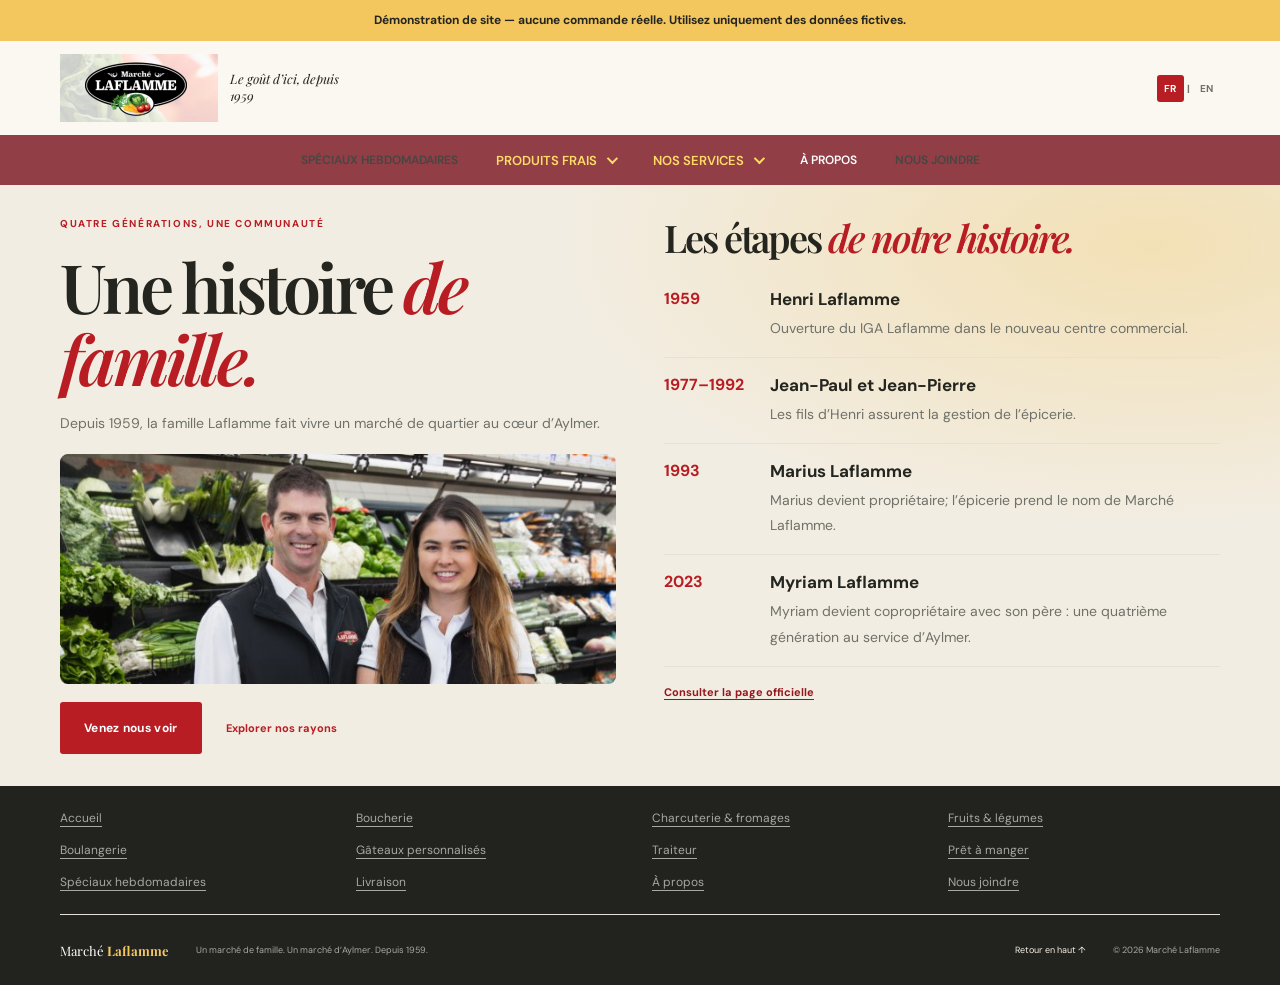
==== commit a81885fd: "updates" ====
--- a/a-propos.html
+++ b/a-propos.html
@@ -22,11 +22,15 @@
       <nav class="navigation" id="navigation" aria-label="Navigation principale"><a href="./index.html#rayons">Nos rayons</a><a href="./contact.html">Nous joindre</a></nav>
     </div></header>
     <main id="contenu">
-      <section class="service-hero" aria-labelledby="service-title"><div class="container service-hero__inner">
-        <div><p class="eyebrow">Quatre générations, une communauté</p><h1 id="service-title">Une histoire <em>de famille.</em></h1><p class="service-hero__lead">Depuis 1959, la famille Laflamme fait vivre un marché de quartier au cœur d’Aylmer.</p><div class="service-actions"><a class="button button--red" href="./contact.html">Venez nous voir</a><a class="text-link text-link--red" href="./index.html#rayons">Explorer nos rayons</a></div></div>
-        <img class="butchery-hero__image" src="./assets/marche-laflamme-equipe.jpg" width="630" height="420" alt="Myriam et son père au rayon des fruits et légumes du Marché Laflamme">
-      </div></section>
-      <section class="service-content" aria-labelledby="history-title"><div class="container">
+      <section class="service-hero history-overview" aria-labelledby="service-title"><div class="container history-overview__grid">
+        <div class="history-overview__intro">
+          <p class="eyebrow">Quatre générations, une communauté</p>
+          <h1 id="service-title">Une histoire <em>de famille.</em></h1>
+          <p class="service-hero__lead">Depuis 1959, la famille Laflamme fait vivre un marché de quartier au cœur d’Aylmer.</p>
+          <img class="history-overview__image" src="./assets/marche-laflamme-equipe.jpg" width="630" height="420" alt="Myriam et son père au rayon des fruits et légumes du Marché Laflamme">
+          <div class="service-actions"><a class="button button--red" href="./contact.html">Venez nous voir</a><a class="text-link text-link--red" href="./index.html#rayons">Explorer nos rayons</a></div>
+        </div>
+        <section class="history-overview__timeline" aria-labelledby="history-title">
         <div class="service-section-heading"><h2 id="history-title">Les étapes <em>de notre histoire.</em></h2></div>
         <ol class="history-timeline">
           <li><strong>1959</strong><div><h3>Henri Laflamme</h3><p>Ouverture du IGA Laflamme dans le nouveau centre commercial.</p></div></li>
@@ -35,6 +39,7 @@
           <li><strong>2023</strong><div><h3>Myriam Laflamme</h3><p>Myriam devient copropriétaire avec son père : une quatrième génération au service d’Aylmer.</p></div></li>
         </ol>
         <p class="service-footnote"><a href="https://marchelaflamme.com/a-propos/" target="_blank" rel="noopener noreferrer">Consulter la page officielle</a></p>
+        </section>
       </div></section>
     </main>
     <footer class="site-footer"><div class="container site-footer__inner"><a class="footer-brand" href="./index.html">Marché <strong>Laflamme</strong></a><p>Un marché de famille. Un marché d’Aylmer. Depuis 1959.</p><a class="site-footer__top" href="#contenu">Retour en haut ↑</a><span class="site-footer__copyright">© <span id="current-year"></span> Marché Laflamme</span></div></footer>
--- a/styles.css
+++ b/styles.css
@@ -214,6 +214,59 @@
   outline-offset: 2px;
 }
 
+.navigation-bar {
+  background: #913e47;
+}
+
+.navigation-bar .navigation {
+  justify-content: center;
+  min-height: 50px;
+  gap: clamp(18px, 3vw, 38px);
+}
+
+.navigation-bar .navigation > a,
+.navigation-bar .department-menu > summary {
+  color: #ffdc67;
+  font-size: 13px;
+  font-weight: 600;
+  text-transform: uppercase;
+}
+
+.navigation-bar .navigation > a:hover,
+.navigation-bar .navigation > a[aria-current="page"],
+.navigation-bar .department-menu > summary:hover {
+  color: white;
+}
+
+.navigation-bar .department-menu > summary {
+  display: flex;
+  align-items: center;
+  gap: 10px;
+  list-style: none;
+}
+
+.navigation-bar .department-menu > summary::-webkit-details-marker {
+  display: none;
+}
+
+.navigation-bar .department-menu > summary::after {
+  width: 6px;
+  height: 6px;
+  transform: rotate(45deg) translateY(-2px);
+  border-right: 2px solid currentColor;
+  border-bottom: 2px solid currentColor;
+  content: "";
+}
+
+.navigation-bar .department-menu[open] > summary::after {
+  transform: rotate(225deg);
+}
+
+.navigation-bar .navigation :is(a, summary):focus-visible {
+  outline: 2px solid currentColor;
+  outline-offset: 4px;
+}
+
 .navigation {
   display: flex;
   align-items: center;
@@ -286,6 +339,112 @@
   display: grid;
   grid-template-columns: repeat(4, minmax(0, 1fr));
   gap: 14px;
+}
+
+.produce-freshness {
+  padding-bottom: 0;
+}
+
+.produce-freshness__inner {
+  display: grid;
+  grid-template-columns: 150px minmax(0, 1fr);
+  align-items: center;
+  gap: 32px;
+}
+
+.produce-freshness__inner > img {
+  width: 100%;
+  height: auto;
+  border-radius: 6px;
+}
+
+.produce-freshness h2 {
+  margin: 0;
+  font-family: var(--serif);
+  font-size: 30px;
+}
+
+.produce-freshness p:not(.eyebrow) {
+  color: var(--muted);
+  font-size: 14px;
+  line-height: 1.8;
+}
+
+.produce-menu {
+  display: grid;
+  grid-template-columns: repeat(2, minmax(0, 1fr));
+  gap: 32px;
+  margin-block: 24px;
+}
+
+.produce-menu h2 {
+  font-family: var(--serif);
+  font-size: 27px;
+}
+
+.produce-menu__items {
+  display: grid;
+  gap: 12px;
+}
+
+.produce-menu__item {
+  display: grid;
+  grid-template-columns: 100px minmax(0, 1fr);
+  align-items: start;
+  gap: 16px;
+  padding: 18px;
+  border: 1px solid var(--line);
+  border-radius: 6px;
+  background: var(--white);
+}
+
+.produce-menu__item img {
+  width: 100%;
+  height: auto;
+  border-radius: 4px;
+}
+
+.produce-menu__item h3 {
+  margin: 0 0 6px;
+  font-family: var(--serif);
+  font-size: 19px;
+}
+
+.produce-menu__item p {
+  margin: 6px 0 0;
+  color: var(--muted);
+  font-size: 13px;
+  line-height: 1.7;
+}
+
+.produce-menu__item .produce-menu__price,
+.produce-menu__item .catalog-portion {
+  color: var(--red);
+  font-weight: 700;
+}
+
+.produce-menu__item .produce-menu__price {
+  font-size: 16px;
+}
+
+@media (max-width: 900px) {
+  .produce-menu {
+    grid-template-columns: minmax(0, 1fr);
+  }
+}
+
+@media (max-width: 650px) {
+  .produce-freshness__inner {
+    grid-template-columns: 85px minmax(0, 1fr);
+    align-items: start;
+    gap: 16px;
+  }
+
+  .produce-menu__item {
+    grid-template-columns: 75px minmax(0, 1fr);
+    gap: 12px;
+    padding: 14px;
+  }
 }
 
 .butchery-card h2 {
@@ -379,6 +538,70 @@
   list-style: none;
 }
 
+.service-hero.history-overview {
+  padding-block: 32px;
+}
+
+.history-overview__grid {
+  display: grid;
+  grid-template-columns: repeat(2, minmax(0, 1fr));
+  align-items: start;
+  gap: 48px;
+}
+
+.history-overview h1 {
+  margin-bottom: 12px;
+  font-size: clamp(32px, 3.4vw, 46px);
+}
+
+.history-overview .service-hero__lead {
+  margin-bottom: 18px;
+}
+
+.history-overview__image {
+  display: block;
+  width: 100%;
+  height: auto;
+  max-height: 230px;
+  border-radius: 8px;
+  object-fit: cover;
+  object-position: center top;
+}
+
+.history-overview .service-actions {
+  margin-top: 18px;
+}
+
+.history-overview .service-section-heading {
+  margin-bottom: 12px;
+}
+
+.history-overview .service-section-heading h2 {
+  font-size: clamp(28px, 3vw, 38px);
+}
+
+.history-overview .history-timeline li {
+  grid-template-columns: 90px minmax(0, 1fr);
+  gap: 16px;
+  padding-block: 16px;
+}
+
+.history-overview .history-timeline h3 {
+  margin-bottom: 6px;
+  font-size: 17px;
+}
+
+.history-overview .history-timeline p {
+  margin: 0;
+}
+
+@media (max-width: 760px) {
+  .history-overview__grid {
+    grid-template-columns: minmax(0, 1fr);
+    gap: 32px;
+  }
+}
+
 .history-timeline li {
   display: grid;
   grid-template-columns: 120px minmax(0, 1fr);
@@ -427,12 +650,43 @@
 }
 
 @media (max-width: 900px) {
+  .navigation-bar .navigation {
+    gap: 18px;
+  }
+
+  .navigation-bar .navigation > a,
+  .navigation-bar .department-menu > summary {
+    font-size: 11px;
+  }
+
   .catalog-grid {
     grid-template-columns: repeat(2, minmax(0, 1fr));
   }
 }
 
 @media (max-width: 760px) {
+  .navigation-bar .navigation {
+    width: auto;
+    min-height: 0;
+    gap: 0;
+    background: #913e47;
+  }
+
+  .navigation-bar .department-menu__links {
+    background: var(--paper);
+  }
+
+  .navigation-bar .navigation > a,
+  .navigation-bar .department-menu > summary {
+    padding-block: 15px;
+    border-bottom-color: rgb(255 220 103 / 25%);
+    font-size: 12px;
+  }
+
+  .navigation-bar .department-menu {
+    border-bottom-color: rgb(255 220 103 / 25%);
+  }
+
   .department-menu {
     border-bottom: 1px solid var(--line);
   }
@@ -555,7 +809,7 @@
 .hero__photo {
   left: 43%;
   background-image: url("./assets/marche-laflamme-equipe.jpg");
-  background-position: center;
+  background-position: center top;
   background-size: cover;
 }
 
@@ -1344,7 +1598,7 @@
   }
 
   .hero__photo {
-    background-position: 58% center;
+    background-position: 58% top;
   }
 
   .hero__note {
@@ -1473,7 +1727,7 @@
     inset: auto;
     height: auto;
     aspect-ratio: 16 / 10;
-    background-position: center;
+    background-position: center top;
   }
 
   .hero__wash {
@@ -1776,6 +2030,10 @@
   border-radius: 8px;
   background: var(--white);
   object-fit: cover;
+}
+
+.bakery-bread-photo {
+  object-position: right center;
 }
 
 .butchery-grid {
@@ -1820,6 +2078,55 @@
   padding: 28px 32px;
   border-radius: 6px;
   background: var(--cream);
+}
+
+.butchery-sausages {
+  margin-top: 36px;
+}
+
+.butchery-product-list {
+  display: grid;
+  grid-template-columns: repeat(2, minmax(0, 1fr));
+  gap: 12px 24px;
+  margin: 20px 0;
+  padding: 0;
+  list-style: none;
+  font-size: 14px;
+  line-height: 1.6;
+}
+
+.butchery-product-list--sausages {
+  grid-template-columns: repeat(3, minmax(0, 1fr));
+  padding: 24px;
+  border: 1px solid var(--line);
+  border-radius: 6px;
+  background: var(--white);
+}
+
+.butchery-product-list li {
+  position: relative;
+  padding-left: 22px;
+}
+
+.butchery-product-list li::before {
+  position: absolute;
+  left: 0;
+  color: var(--green);
+  content: "\2713";
+}
+
+@media (max-width: 650px) {
+  .butchery-product-list--sausages {
+    grid-template-columns: repeat(2, minmax(0, 1fr));
+    gap: 12px 16px;
+    padding: 18px;
+  }
+}
+
+@media (max-width: 380px) {
+  .butchery-product-list {
+    grid-template-columns: minmax(0, 1fr);
+  }
 }
 
 .butchery-ready .eyebrow {
@@ -2114,7 +2421,6 @@
   padding: 17px 19px 19px;
 }
 
-.service-category > span,
 .cake-option__number {
   color: var(--red);
   font-size: 10px;
@@ -2127,6 +2433,10 @@
   margin: 14px 0 8px;
   font-family: var(--serif);
   font-size: 20px;
+}
+
+.service-category h3 {
+  margin-top: 0;
 }
 
 .service-category p,
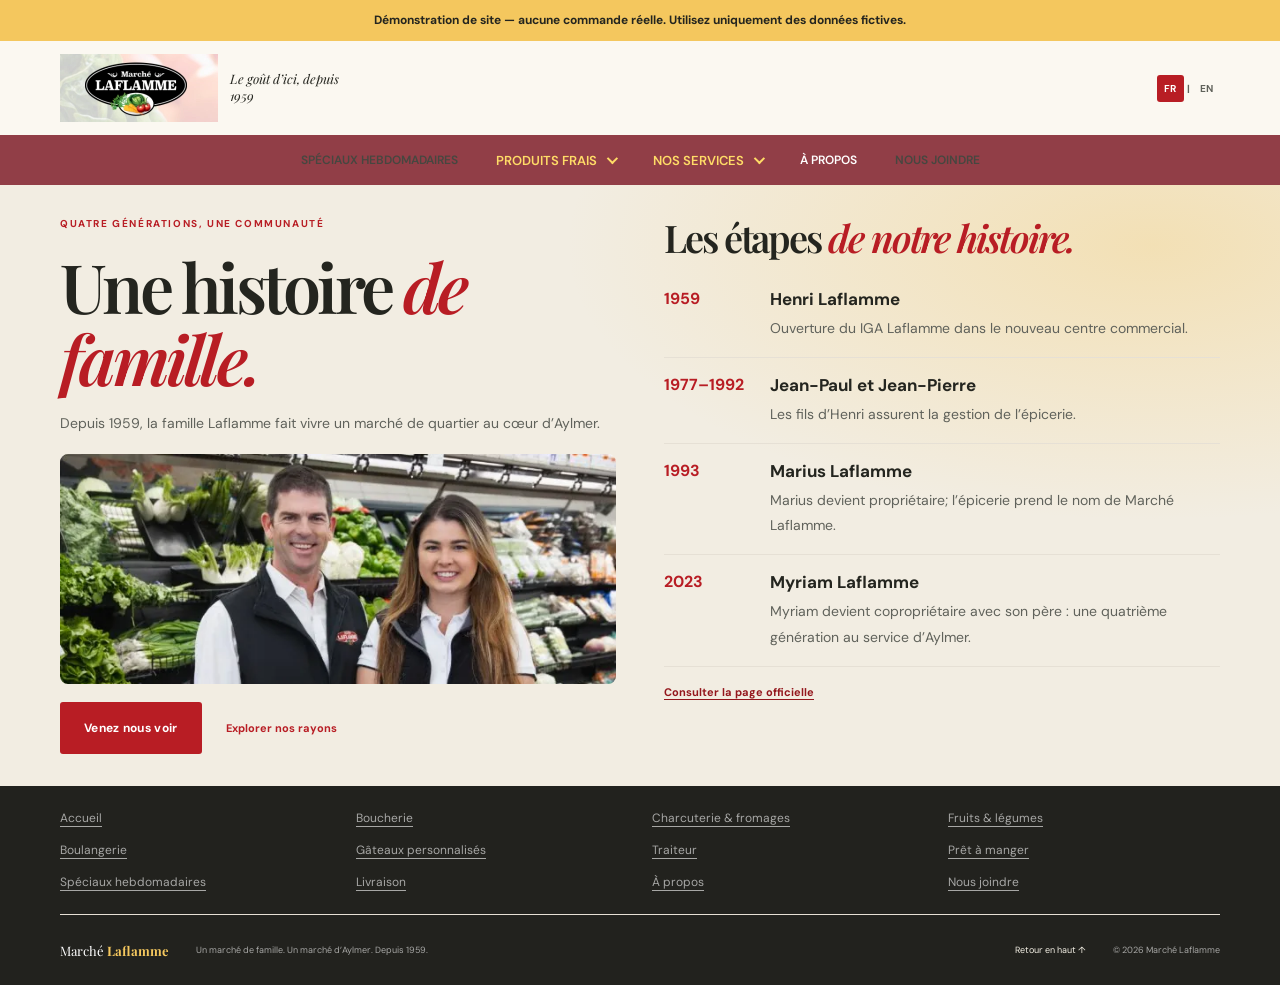
==== commit d710e47b: "Optimize homepage images, accessibility and demo loading Co-authored-by: Copilot <223556219+Copilot@" ====
--- a/a-propos.html
+++ b/a-propos.html
@@ -16,7 +16,7 @@
     <a class="skip-link" href="#contenu">Passer au contenu</a>
     <aside class="demo-banner" aria-label="Avis de démonstration">Démonstration de site — aucune commande réelle. Utilisez uniquement des données fictives.</aside>
     <header class="site-header"><div class="container header__inner">
-      <a class="brand" href="./index.html" aria-label="Marché Laflamme, accueil"><img class="brand__logo" src="./assets/marche-laflamme-logo.webp" width="316" height="136" alt="Marché Laflamme"><span class="brand__caption">Le goût d’ici, depuis 1959</span></a>
+      <a class="brand" href="./index.html"><img class="brand__logo" src="./assets/marche-laflamme-logo.webp" width="316" height="136" alt="Marché Laflamme"><span class="brand__caption">Le goût d’ici, depuis 1959</span></a>
       <div class="language-switch" role="group" aria-label="Langue"><button type="button" data-language="fr" aria-label="Passer en français">FR</button><span aria-hidden="true">|</span><button type="button" data-language="en" aria-label="Switch to English">EN</button></div>
       <button class="menu-toggle" type="button" aria-expanded="false" aria-controls="navigation" aria-label="Ouvrir le menu"><span></span><span></span></button>
       <nav class="navigation" id="navigation" aria-label="Navigation principale"><a href="./index.html#rayons">Nos rayons</a><a href="./contact.html">Nous joindre</a></nav>
@@ -27,7 +27,7 @@
           <p class="eyebrow">Quatre générations, une communauté</p>
           <h1 id="service-title">Une histoire <em>de famille.</em></h1>
           <p class="service-hero__lead">Depuis 1959, la famille Laflamme fait vivre un marché de quartier au cœur d’Aylmer.</p>
-          <img class="history-overview__image" src="./assets/marche-laflamme-equipe.jpg" width="630" height="420" alt="Myriam et son père au rayon des fruits et légumes du Marché Laflamme">
+          <img class="history-overview__image" src="./assets/marche-laflamme-equipe.webp" width="630" height="420" alt="Myriam et son père au rayon des fruits et légumes du Marché Laflamme">
           <div class="service-actions"><a class="button button--red" href="./contact.html">Venez nous voir</a><a class="text-link text-link--red" href="./index.html#rayons">Explorer nos rayons</a></div>
         </div>
         <section class="history-overview__timeline" aria-labelledby="history-title">
--- a/styles.css
+++ b/styles.css
@@ -5,7 +5,7 @@
   --gold: #f4c75e;
   --green: #2e7d50;
   --ink: #24251f;
-  --muted: #6f716a;
+  --muted: #60625b;
   --paper: #fbf8f1;
   --cream: #f2ede2;
   --white: #fffefa;
@@ -106,6 +106,21 @@
   border: 0;
 }
 
+.demo-form-loader summary {
+  width: fit-content;
+  padding: 14px 20px;
+  border-radius: 4px;
+  background: var(--red);
+  color: var(--white);
+  cursor: pointer;
+  font-weight: 700;
+}
+
+.demo-form-loader summary:focus-visible {
+  outline: 3px solid var(--ink);
+  outline-offset: 3px;
+}
+
 .demo-notice {
   margin: 12px 0;
   color: #54564e;
@@ -134,7 +149,7 @@
 .announcement a {
   position: absolute;
   right: 0;
-  color: var(--gold);
+  color: var(--white);
   font-weight: 700;
   text-decoration: none;
 }
@@ -808,7 +823,7 @@
 
 .hero__photo {
   left: 43%;
-  background-image: url("./assets/marche-laflamme-equipe.jpg");
+  background-image: url("./assets/marche-laflamme-equipe.webp");
   background-position: center top;
   background-size: cover;
 }
@@ -1123,26 +1138,26 @@
 
 .specials-card__image {
   height: 142px;
-  background-image: url("https://marchelaflamme.com/wp-content/uploads/2026/10/IMG_3933.jpeg");
   background-repeat: no-repeat;
-  background-size: 500% auto;
+  background-size: cover;
+  background-position: center;
   background-color: var(--paper);
 }
 
 .specials-card__image--chicken {
-  background-position: 4% 33%;
+  background-image: url("./assets/specials-20261022-chicken.webp");
 }
 
 .specials-card__image--peppers {
-  background-position: 39% 34%;
+  background-image: url("./assets/specials-20261022-peppers.webp");
 }
 
 .specials-card__image--celery {
-  background-position: 28% 50%;
+  background-image: url("./assets/specials-20261022-celery.webp");
 }
 
 .specials-card__image--apples {
-  background-position: 85% 31%;
+  background-image: url("./assets/specials-20261022-apples.webp");
 }
 
 .specials-card__details {
@@ -1222,7 +1237,7 @@
 }
 
 .specials-card__flyer-date {
-  color: #f9e5a4;
+  color: var(--white);
 }
 
 .specials-card__flyer-link {
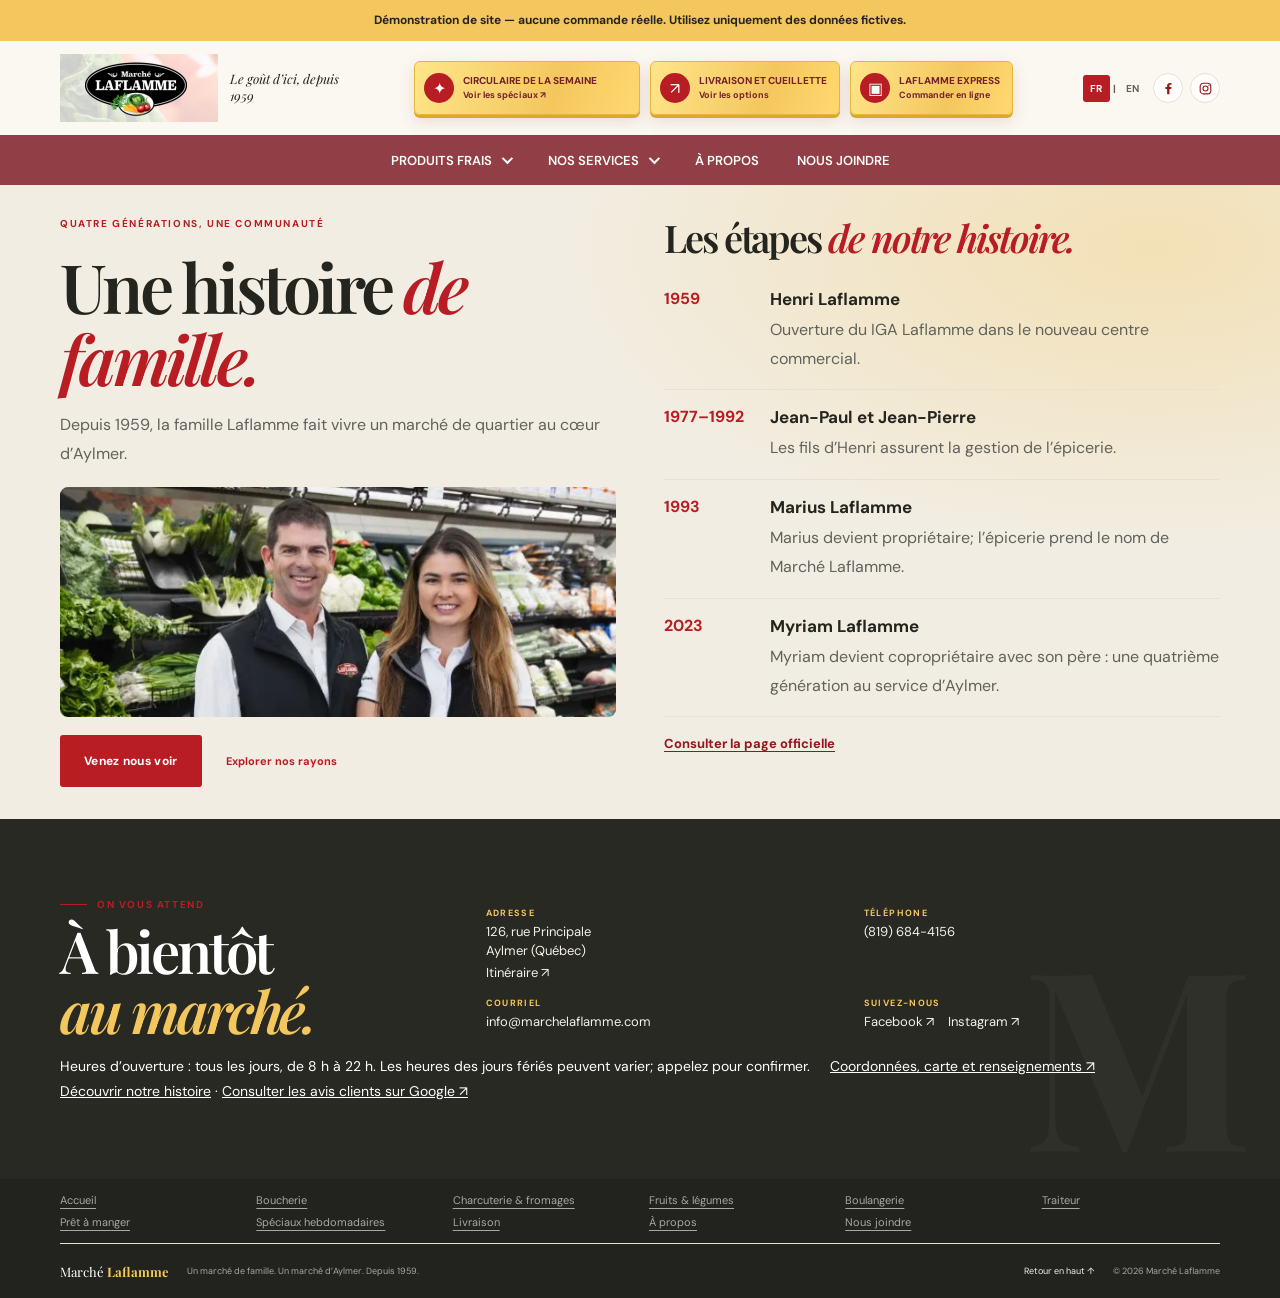
==== commit d0e014e0: "big update" ====
--- a/a-propos.html
+++ b/a-propos.html
@@ -3,6 +3,7 @@
   <head>
     <meta charset="utf-8">
     <meta name="viewport" content="width=device-width, initial-scale=1">
+    <link rel="icon" type="image/svg+xml" href="./assets/favicon.svg">
     <meta name="description" content="Quatre générations au service d’Aylmer : l’histoire du Marché Laflamme depuis 1959.">
     <title>Notre histoire | Marché Laflamme</title>
     <link rel="preconnect" href="https://fonts.googleapis.com">
--- a/styles.css
+++ b/styles.css
@@ -24,11 +24,19 @@
 }
 
 body {
+  display: flex;
+  min-height: 100vh;
+  min-height: 100svh;
+  flex-direction: column;
   margin: 0;
   background: var(--paper);
   color: var(--ink);
   font-family: var(--sans);
   -webkit-font-smoothing: antialiased;
+}
+
+body > main {
+  flex: 1 0 auto;
 }
 
 body,
@@ -124,7 +132,7 @@
 .demo-notice {
   margin: 12px 0;
   color: #54564e;
-  font-size: 12px;
+  font-size: 14px;
   line-height: 1.7;
 }
 
@@ -146,9 +154,15 @@
   margin: 0;
 }
 
-.announcement a {
+.announcement__actions {
   position: absolute;
   right: 0;
+  display: flex;
+  align-items: center;
+  gap: 16px;
+}
+
+.announcement__actions a {
   color: var(--white);
   font-weight: 700;
   text-decoration: none;
@@ -195,6 +209,122 @@
   font-size: 13px;
   font-style: italic;
   line-height: 1.3;
+}
+
+.header-actions {
+  display: flex;
+  align-items: center;
+  gap: 10px;
+}
+
+.header-action {
+  display: inline-flex;
+  min-width: 0;
+  min-height: 54px;
+  align-items: center;
+  gap: 9px;
+  padding: 8px 12px 8px 9px;
+  border: 1px solid #e6b839;
+  border-radius: 6px;
+  background: linear-gradient(110deg, #ffe58a, #f4c75e 62%, #ffd970);
+  box-shadow: 0 3px 0 #d9a928, 0 6px 16px rgb(143 62 71 / 16%);
+  color: #75232a;
+  text-decoration: none;
+  transition: transform .18s ease, box-shadow .18s ease;
+}
+
+.header-action--specials {
+  min-width: 226px;
+}
+
+.header-action:hover {
+  transform: translateY(-2px);
+  box-shadow: 0 5px 0 #d9a928, 0 9px 20px rgb(143 62 71 / 20%);
+}
+
+.header-action[aria-current="page"] {
+  border-color: var(--red);
+}
+
+.header-action:focus-visible {
+  outline: 3px solid var(--red);
+  outline-offset: 3px;
+}
+
+.header-action__icon {
+  display: grid;
+  width: 30px;
+  height: 30px;
+  flex: 0 0 auto;
+  place-items: center;
+  border-radius: 50%;
+  background: var(--red);
+  color: #fffefa;
+  font-size: 16px;
+}
+
+.header-action__copy {
+  display: grid;
+  gap: 2px;
+}
+
+.header-action__title {
+  font-size: 10px;
+  font-weight: 800;
+  line-height: 1.2;
+  text-transform: uppercase;
+}
+
+.header-action__subtitle {
+  font-size: 9px;
+  font-weight: 700;
+}
+
+.header-utilities {
+  display: inline-flex;
+  flex: 0 0 auto;
+  align-items: center;
+  gap: 7px;
+}
+
+.header-social {
+  display: grid;
+  width: 30px;
+  height: 30px;
+  place-items: center;
+  border: 1px solid var(--line);
+  border-radius: 50%;
+  background: var(--white);
+  color: var(--red-dark);
+  transition: background-color .18s ease, color .18s ease, transform .18s ease;
+}
+
+.header-social:hover {
+  transform: translateY(-1px);
+  background: var(--red);
+  color: var(--white);
+}
+
+.header-social:focus-visible {
+  outline: 2px solid var(--red);
+  outline-offset: 2px;
+}
+
+.header-social svg {
+  width: 15px;
+  height: 15px;
+  fill: currentColor;
+}
+
+.header-social:nth-of-type(2) svg {
+  fill: none;
+  stroke: currentColor;
+  stroke-width: 1.8;
+}
+
+.header-social .header-social__dot {
+  fill: currentColor;
+  stroke: none;
 }
 
 .language-switch {
@@ -239,18 +369,19 @@
   gap: clamp(18px, 3vw, 38px);
 }
 
-.navigation-bar .navigation > a,
+.navigation-bar .navigation > a:not(.button),
 .navigation-bar .department-menu > summary {
-  color: #ffdc67;
+  color: #fffefa;
   font-size: 13px;
   font-weight: 600;
   text-transform: uppercase;
 }
 
-.navigation-bar .navigation > a:hover,
-.navigation-bar .navigation > a[aria-current="page"],
+.navigation-bar .navigation > a:not(.button):hover,
+.navigation-bar .navigation > a:not(.button):visited,
+.navigation-bar .navigation > a:not(.button)[aria-current="page"],
 .navigation-bar .department-menu > summary:hover {
-  color: white;
+  color: #fffefa;
 }
 
 .navigation-bar .department-menu > summary {
@@ -338,11 +469,11 @@
 
 .footer-directory {
   display: grid;
-  grid-template-columns: repeat(4, minmax(0, 1fr));
-  gap: 16px 24px;
-  padding-block: 24px;
+  grid-template-columns: repeat(6, minmax(0, 1fr));
+  gap: 8px 18px;
+  padding-block: 14px;
   border-bottom: 1px solid var(--line);
-  font-size: 12px;
+  font-size: 11px;
 }
 
 .footer-directory a {
@@ -357,7 +488,7 @@
 }
 
 .produce-freshness {
-  padding-bottom: 0;
+  padding-top: 40px;
 }
 
 .produce-freshness__inner {
@@ -381,7 +512,7 @@
 
 .produce-freshness p:not(.eyebrow) {
   color: var(--muted);
-  font-size: 14px;
+  font-size: 16px;
   line-height: 1.8;
 }
 
@@ -428,7 +559,7 @@
 .produce-menu__item p {
   margin: 6px 0 0;
   color: var(--muted);
-  font-size: 13px;
+  font-size: 15px;
   line-height: 1.7;
 }
 
@@ -526,20 +657,45 @@
 .contact-layout {
   display: grid;
   grid-template-columns: minmax(0, 1fr) minmax(0, 1.4fr);
+  align-items: stretch;
   gap: 32px;
   margin-top: 24px;
+}
+
+.contact-map {
+  display: flex;
+  min-width: 0;
+  flex-direction: column;
 }
 
 .contact-details a,
 .contact-details address {
   overflow-wrap: anywhere;
-  font-size: 14px;
+  font-size: 16px;
   font-style: normal;
   line-height: 1.7;
 }
 
+.store-hours {
+  display: grid;
+  gap: 4px;
+  margin: 0;
+  padding: 0;
+  list-style: none;
+  font-size: 16px;
+  line-height: 1.7;
+}
+
+.store-hours li {
+  display: flex;
+  justify-content: space-between;
+  gap: 16px;
+}
+
 .store-map {
+  flex: 1 1 auto;
   width: 100%;
+  min-height: 520px;
   max-width: 100%;
   border: 1px solid var(--line);
   border-radius: 6px;
@@ -636,7 +792,7 @@
 .history-timeline p,
 .meal-lists li {
   color: var(--muted);
-  font-size: 14px;
+  font-size: 16px;
   line-height: 1.8;
 }
 
@@ -654,13 +810,102 @@
 .visit__more {
   position: relative;
   padding-top: 24px;
+  font-size: 15px;
+  line-height: 1.7;
+}
+
+.visit--footer {
+  padding-block: 24px 16px;
+}
+
+.visit--footer .visit__inner {
+  grid-template-columns: minmax(210px, .7fr) minmax(0, 1.3fr);
+  gap: 30px;
+}
+
+.visit--footer .visit h2,
+.visit--footer h2 {
+  margin-bottom: 0;
+  font-size: clamp(30px, 3.2vw, 40px);
+}
+
+.visit--footer .eyebrow {
+  margin-bottom: 9px;
+}
+
+.visit--footer .visit__details {
+  gap: 14px 22px;
+}
+
+.visit--footer .visit__detail {
+  gap: 4px;
+}
+
+.visit--footer .visit__detail a {
   font-size: 13px;
-  line-height: 1.7;
+  line-height: 1.45;
+  overflow-wrap: anywhere;
+}
+
+.visit--footer .visit__social-links {
+  display: flex;
+  flex-wrap: wrap;
+  gap: 4px 14px;
+}
+
+.visit--footer .visit__label {
+  font-size: 9px;
+}
+
+.visit--footer .visit__more {
+  display: flex;
+  flex-wrap: wrap;
+  align-items: center;
+  gap: 4px 20px;
+  padding-top: 15px;
+  font-size: 14px;
+  line-height: 1.5;
+}
+
+.visit--footer .visit__more p {
+  margin: 0;
+}
+
+.visit--footer .visit__decoration {
+  right: -34px;
+  bottom: -132px;
+  font-size: 250px;
 }
 
 @media (max-width: 1100px) {
   .navigation {
     gap: 16px;
+  }
+}
+
+@media (max-width: 1050px) {
+  .header__inner {
+    display: grid;
+    grid-template-columns: minmax(0, 1fr) auto;
+    gap: 10px 20px;
+    padding-block: 12px;
+  }
+
+  .header__inner .brand {
+    grid-column: 1;
+    grid-row: 1;
+  }
+
+  .header-utilities {
+    grid-column: 2;
+    grid-row: 1;
+    gap: 5px;
+  }
+
+  .header-actions {
+    grid-column: 1 / -1;
+    grid-row: 2;
+    justify-self: center;
   }
 }
 
@@ -728,6 +973,10 @@
 
   .contact-layout {
     grid-template-columns: minmax(0, 1fr);
+  }
+
+  .store-map {
+    min-height: 400px;
   }
 
   .history-timeline li {
@@ -859,7 +1108,6 @@
 
 .hero h1,
 .section-heading h2,
-.intro h2,
 .specials h2,
 .order h2,
 .visit h2 {
@@ -877,7 +1125,6 @@
 
 .hero h1 em,
 .section-heading h2 em,
-.intro h2 em,
 .specials h2 em,
 .order h2 em,
 .visit h2 em {
@@ -889,7 +1136,7 @@
   max-width: 405px;
   margin: 24px 0 25px;
   color: #5e5d56;
-  font-size: 14px;
+  font-size: 16px;
   line-height: 1.8;
 }
 
@@ -947,35 +1194,16 @@
   padding: 104px 0;
 }
 
-.intro {
-  padding-top: 109px;
-  padding-bottom: 100px;
-}
-
-.intro__grid {
-  display: grid;
-  grid-template-columns: 1fr .75fr;
-  align-items: end;
-  gap: 90px;
-}
-
-.intro h2,
 .section-heading h2,
 .order h2 {
   font-size: clamp(38px, 4.5vw, 56px);
   line-height: 1.13;
 }
 
-.intro__copy {
-  max-width: 405px;
-  padding-bottom: 5px;
-}
-
-.intro__copy p,
 .order__intro > p {
   margin: 0 0 20px;
   color: var(--muted);
-  font-size: 13px;
+  font-size: 15px;
   line-height: 1.9;
 }
 
@@ -1060,7 +1288,7 @@
   z-index: 1;
   margin-top: 7px;
   color: var(--muted);
-  font-size: 10px;
+  font-size: 12px;
 }
 
 .department-card__arrow {
@@ -1084,7 +1312,7 @@
 .department-footnote {
   margin: 19px 0 0;
   color: var(--muted);
-  font-size: 10px;
+  font-size: 12px;
   text-align: right;
 }
 
@@ -1145,19 +1373,19 @@
 }
 
 .specials-card__image--chicken {
-  background-image: url("./assets/specials-20261022-chicken.webp");
+  background-image: url("./assets/specials-chicken.webp");
 }
 
 .specials-card__image--peppers {
-  background-image: url("./assets/specials-20261022-peppers.webp");
+  background-image: url("./assets/specials-peppers.webp");
 }
 
 .specials-card__image--celery {
-  background-image: url("./assets/specials-20261022-celery.webp");
+  background-image: url("./assets/specials-celery.webp");
 }
 
 .specials-card__image--apples {
-  background-image: url("./assets/specials-20261022-apples.webp");
+  background-image: url("./assets/specials-apples.webp");
 }
 
 .specials-card__details {
@@ -1273,7 +1501,7 @@
   border: 1px solid var(--line);
   border-radius: 6px;
   background: var(--white);
-  font-size: 12px;
+  font-size: 14px;
   line-height: 1.7;
 }
 
@@ -1324,7 +1552,7 @@
   align-items: center;
   gap: 11px;
   color: #54564e;
-  font-size: 11px;
+  font-size: 14px;
 }
 
 .order__benefits li span {
@@ -1338,7 +1566,7 @@
   align-items: center;
   gap: 14px;
   color: var(--muted);
-  font-size: 10px;
+  font-size: 14px;
   line-height: 1.8;
 }
 
@@ -1349,7 +1577,7 @@
 
 .order__callout a {
   color: var(--ink);
-  font-size: 12px;
+  font-size: 14px;
   font-weight: 700;
   text-decoration-color: var(--gold);
   text-underline-offset: 3px;
@@ -1564,10 +1792,10 @@
 
 .site-footer__inner {
   display: grid;
-  min-height: 70px;
+  min-height: 54px;
   grid-template-columns: auto 1fr auto auto;
   align-items: center;
-  gap: 27px;
+  gap: 18px;
   font-size: 9px;
 }
 
@@ -1600,6 +1828,10 @@
     width: min(100% - 48px, 720px);
   }
 
+  .footer-directory {
+    grid-template-columns: repeat(4, minmax(0, 1fr));
+  }
+
   .navigation {
     gap: 17px;
   }
@@ -1623,10 +1855,6 @@
   .hero__logo {
     right: 32px;
     width: 130px;
-  }
-
-  .intro__grid {
-    gap: 50px;
   }
 
   .specials__rail {
@@ -1706,8 +1934,64 @@
   }
 
   .header__inner {
-    min-height: 76px;
-    gap: 10px;
+    display: grid;
+    min-height: 0;
+    grid-template-columns: minmax(0, 1fr) auto auto;
+    gap: 8px 10px;
+    padding-block: 10px;
+  }
+
+  .brand {
+    grid-column: 1;
+    grid-row: 1;
+  }
+
+  .header-actions {
+    grid-column: 1 / -1;
+    grid-row: 2;
+    display: grid;
+    grid-template-columns: repeat(3, minmax(0, 1fr));
+    gap: 6px;
+  }
+
+  .header-action,
+  .header-action--specials {
+    min-width: 0;
+    min-height: 80px;
+    flex-direction: column;
+    justify-content: center;
+    gap: 4px;
+    padding: 6px 5px;
+  }
+
+  .header-action__icon {
+    width: 20px;
+    height: 20px;
+    font-size: 11px;
+  }
+
+  .header-action__copy {
+    min-width: 0;
+    text-align: center;
+  }
+
+  .header-utilities {
+    grid-column: 2;
+    grid-row: 1;
+  }
+
+  .menu-toggle {
+    grid-column: 3;
+    grid-row: 1;
+  }
+
+  .header-action__title {
+    font-size: 8px;
+  }
+
+  .header-action__subtitle {
+    font-size: 8px;
+    line-height: 1.2;
   }
 
   .brand__logo {
@@ -1730,6 +2014,16 @@
   .language-switch button {
     min-width: 23px;
     padding-inline: 2px;
+  }
+
+  .header-social {
+    width: 25px;
+    height: 25px;
+  }
+
+  .header-social svg {
+    width: 13px;
+    height: 13px;
   }
 
   .hero {
@@ -1766,7 +2060,7 @@
   .hero__description {
     max-width: 340px;
     margin: 13px 0 15px;
-    font-size: 12px;
+    font-size: 15px;
   }
 
   .hero__actions {
@@ -1793,25 +2087,13 @@
     padding: 72px 0;
   }
 
-  .intro {
-    padding-top: 75px;
-    padding-bottom: 72px;
-  }
-
-  .intro__grid {
-    grid-template-columns: 1fr;
-    gap: 24px;
-  }
-
-  .intro h2,
   .section-heading h2,
   .order h2 {
     font-size: clamp(36px, 10vw, 49px);
   }
 
-  .intro__copy p,
   .order__intro > p {
-    font-size: 12px;
+    font-size: 15px;
   }
 
   .departments {
@@ -1827,7 +2109,7 @@
   }
 
   .section-heading__aside {
-    font-size: 12px;
+    font-size: 14px;
   }
 
   .department-grid {
@@ -1850,7 +2132,7 @@
 
   .department-card__detail {
     max-width: 120px;
-    font-size: 9px;
+    font-size: 11px;
     line-height: 1.45;
   }
 
@@ -1861,7 +2143,7 @@
   }
 
   .department-footnote {
-    font-size: 9px;
+    font-size: 11px;
     line-height: 1.6;
     text-align: left;
   }
@@ -1926,7 +2208,7 @@
   }
 
   .order__benefits li {
-    font-size: 10px;
+    font-size: 14px;
   }
 
   .order__callout {
@@ -1962,17 +2244,60 @@
     padding-bottom: 62px;
   }
 
+  .visit--footer {
+    padding-block: 16px 12px;
+  }
+
+  .visit--footer .visit__inner {
+    gap: 10px;
+  }
+
   .visit__inner {
     grid-template-columns: 1fr;
     gap: 33px;
   }
 
+  .visit--footer .visit__inner {
+    grid-template-columns: 1fr;
+    gap: 10px;
+  }
+
   .visit h2 {
     font-size: 46px;
   }
 
+  .visit--footer h2 {
+    font-size: 28px;
+  }
+
   .visit__details {
     gap: 23px 18px;
+  }
+
+  .visit--footer .visit__details {
+    grid-template-columns: repeat(2, minmax(0, 1fr));
+    gap: 10px 14px;
+  }
+
+  .visit--footer .visit__detail a {
+    font-size: 12px;
+  }
+
+  .visit--footer .visit__label {
+    font-size: 8px;
+  }
+
+  .visit--footer .visit__more {
+    align-items: flex-start;
+    flex-direction: column;
+    gap: 6px;
+    padding-top: 10px;
+  }
+
+  .visit--footer .visit__decoration {
+    right: -24px;
+    bottom: -96px;
+    font-size: 190px;
   }
 
   .visit__detail a {
@@ -1989,9 +2314,9 @@
   .site-footer__inner {
     min-height: 0;
     grid-template-columns: 1fr auto;
-    gap: 10px 18px;
-    padding-top: 22px;
-    padding-bottom: 20px;
+    gap: 8px 14px;
+    padding-top: 12px;
+    padding-bottom: 12px;
   }
 
   .site-footer p {
@@ -2010,6 +2335,43 @@
     grid-column: 1 / -1;
     grid-row: 3;
     font-size: 8px;
+  }
+}
+
+@media (max-width: 380px) {
+  .header__inner {
+    grid-template-columns: minmax(0, 1fr) auto auto;
+    gap: 6px;
+  }
+
+  .brand {
+    gap: 6px;
+  }
+
+  .brand__logo {
+    width: 82px;
+  }
+
+  .brand__caption {
+    max-width: 54px;
+    font-size: 9px;
+  }
+
+  .header-utilities {
+    gap: 3px;
+  }
+
+  .language-switch button {
+    min-width: 19px;
+  }
+
+  .header-social {
+    width: 21px;
+    height: 21px;
+  }
+
+  .menu-toggle {
+    width: 32px;
   }
 }
 
@@ -2047,14 +2409,173 @@
   object-fit: cover;
 }
 
+.butchery-hero {
+  grid-template-columns: minmax(0, .9fr) minmax(0, 1.1fr);
+  align-items: start;
+  gap: 56px;
+}
+
+.service-hero .butchery-hero__intro h1 {
+  font-family: var(--sans);
+  font-size: clamp(30px, 3.8vw, 42px);
+  font-weight: 700;
+  letter-spacing: -.035em;
+  line-height: 1.15;
+}
+
+.butchery-hero__image {
+  height: 340px;
+  margin-top: 22px;
+}
+
+.butchery-hero__details {
+  padding-top: 12px;
+}
+
+.butchery-hero__highlights {
+  display: grid;
+  gap: 14px;
+  margin: 0 0 24px;
+  padding: 0;
+  list-style: none;
+  font-size: 17px;
+  line-height: 1.5;
+}
+
+.butchery-hero__highlights li {
+  position: relative;
+  padding-left: 30px;
+}
+
+.butchery-hero__highlights li::before {
+  position: absolute;
+  left: 0;
+  color: var(--green);
+  content: "\2713";
+  font-weight: 700;
+}
+
+.butchery-hero__details > p {
+  margin: 0;
+  color: var(--muted);
+  font-size: 16px;
+  line-height: 1.8;
+}
+
+.charcuterie-hero__gallery {
+  display: grid;
+  grid-template-columns: repeat(2, minmax(0, 1fr));
+  align-self: center;
+  gap: 10px;
+}
+
+.charcuterie-hero__gallery img {
+  display: block;
+  width: 100%;
+  height: 150px;
+  border-radius: 6px;
+  background: var(--white);
+  object-fit: cover;
+}
+
+.charcuterie-hero__gallery img:last-child {
+  grid-column: 1 / -1;
+  height: 120px;
+  object-fit: contain;
+}
+
 .bakery-bread-photo {
   object-position: right center;
 }
 
+.bakery-feature {
+  padding-block: 52px;
+}
+
+.bakery-feature__inner {
+  display: grid;
+  grid-template-columns: minmax(0, 1fr) minmax(0, 1fr);
+  align-items: center;
+  gap: clamp(32px, 7vw, 88px);
+}
+
+.bakery-feature__bread {
+  display: block;
+  width: 100%;
+  height: 390px;
+  border-radius: 6px;
+  object-fit: cover;
+  object-position: right center;
+}
+
+.bakery-feature__copy {
+  display: grid;
+  justify-items: start;
+}
+
+.bakery-feature__copy h1 {
+  margin: 0;
+  font-family: var(--serif);
+  font-size: clamp(38px, 4.5vw, 56px);
+  font-weight: 600;
+  letter-spacing: -.055em;
+  line-height: 1.08;
+}
+
+.bakery-feature__copy h1 em {
+  color: var(--red);
+}
+
+.bakery-feature__copy > p:not(.eyebrow) {
+  max-width: 480px;
+  margin: 18px 0;
+  color: var(--muted);
+  font-size: 16px;
+  line-height: 1.8;
+}
+
+.bakery-feature__links {
+  display: flex;
+  flex-wrap: wrap;
+  gap: 12px;
+  margin-top: 2px;
+}
+
+.bakery-feature__gallery {
+  display: grid;
+  width: 100%;
+  max-width: 450px;
+  grid-template-columns: repeat(2, minmax(0, 1fr));
+  align-items: center;
+  gap: 12px;
+  margin-top: 22px;
+}
+
+.bakery-feature__gallery img {
+  display: block;
+  width: 100%;
+  height: 130px;
+  border-radius: 6px;
+  background: var(--white);
+  object-fit: contain;
+}
+
+.delivery-truck {
+  display: block;
+  width: 100%;
+  height: auto;
+  max-height: 280px;
+  object-fit: contain;
+}
+
 .butchery-grid {
   display: grid;
   grid-template-columns: repeat(3, minmax(0, 1fr));
   gap: 14px;
+}
+
+.delivery-options-grid {
+  grid-template-columns: repeat(2, minmax(0, 1fr));
 }
 
 .butchery-card {
@@ -2080,7 +2601,7 @@
 .butchery-ready > div > p:last-child {
   margin: 0;
   color: var(--muted);
-  font-size: 12px;
+  font-size: 14px;
   line-height: 1.75;
 }
 
@@ -2102,6 +2623,8 @@
 .butchery-product-list {
   display: grid;
   grid-template-columns: repeat(2, minmax(0, 1fr));
+  gap: 8px 14px;
+  padding-block: 12px;
   gap: 12px 24px;
   margin: 20px 0;
   padding: 0;
@@ -2161,79 +2684,6 @@
 
 .butchery-ready .button {
   flex: 0 0 auto;
-}
-
-.service-switcher {
-  padding-block: 22px;
-  border-bottom: 1px solid var(--line);
-  background: var(--white);
-}
-
-.service-switcher > .container > .eyebrow {
-  margin: 0 0 12px;
-}
-
-.service-switcher__links {
-  display: grid;
-  grid-template-columns: repeat(2, minmax(0, 1fr));
-  gap: 12px;
-}
-
-.service-switcher__link {
-  display: flex;
-  min-height: 76px;
-  align-items: center;
-  gap: 16px;
-  padding: 13px 18px;
-  border: 1px solid var(--line);
-  border-radius: 6px;
-  color: var(--ink);
-  text-decoration: none;
-  transition: border-color .15s ease, background-color .15s ease;
-}
-
-.service-switcher__link:hover,
-.service-switcher__link:focus-visible {
-  border-color: var(--red);
-  background: var(--cream);
-}
-
-.service-switcher__link[aria-current="page"] {
-  border-color: var(--red);
-  background: #fbf5ed;
-}
-
-.service-switcher__number {
-  color: var(--red);
-  font-size: 11px;
-  font-weight: 700;
-  letter-spacing: .1em;
-}
-
-.service-switcher__copy {
-  display: grid;
-  flex: 1;
-  gap: 4px;
-}
-
-.service-switcher__copy strong {
-  font-family: var(--serif);
-  font-size: 18px;
-}
-
-.service-switcher__copy > span {
-  color: var(--muted);
-  font-size: 11px;
-}
-
-.service-switcher__arrow {
-  color: var(--red);
-  font-size: 16px;
-}
-
-.service-switcher__link:focus-visible {
-  outline: 2px solid var(--red);
-  outline-offset: 3px;
 }
 
 .service-cake-gallery {
@@ -2271,13 +2721,12 @@
 
 .service-cake-gallery__note strong {
   display: block;
-  font-size: 12px;
+  font-size: 14px;
   line-height: 1.6;
 }
 
 .service-hero h1,
 .service-section-heading h2,
-.service-next h2,
 .service-request-intro h2 {
   margin: 0;
   font-family: var(--serif);
@@ -2291,9 +2740,19 @@
   line-height: 1.05;
 }
 
+.service-hero__heading {
+  max-width: 760px;
+  margin: 0;
+  font-family: var(--serif);
+  font-size: clamp(40px, 5vw, 60px);
+  font-weight: 600;
+  letter-spacing: -.055em;
+  line-height: 1.05;
+}
+
 .service-hero h1 em,
+.service-hero__heading em,
 .service-section-heading h2 em,
-.service-next h2 em,
 .service-request-intro h2 em {
   color: var(--red);
 }
@@ -2302,8 +2761,16 @@
   max-width: 630px;
   margin: 18px 0 22px;
   color: var(--muted);
-  font-size: 14px;
+  font-size: 16px;
   line-height: 1.8;
+}
+
+.service-hero__lead p {
+  margin: 0 0 12px;
+}
+
+.service-hero__lead p:last-child {
+  margin-bottom: 0;
 }
 
 .service-actions {
@@ -2329,7 +2796,7 @@
 .service-fact p {
   margin: 14px 0 8px;
   color: var(--muted);
-  font-size: 12px;
+  font-size: 14px;
 }
 
 .service-fact strong {
@@ -2356,7 +2823,6 @@
 }
 
 .service-section-heading h2,
-.service-next h2,
 .service-request-intro h2 {
   font-size: clamp(34px, 4vw, 48px);
   line-height: 1.12;
@@ -2366,7 +2832,7 @@
   max-width: 300px;
   margin: 0 0 5px;
   color: var(--muted);
-  font-size: 12px;
+  font-size: 14px;
   line-height: 1.7;
 }
 
@@ -2412,7 +2878,7 @@
 .service-photo-story p:last-child {
   margin: 0;
   color: var(--muted);
-  font-size: 12px;
+  font-size: 14px;
   line-height: 1.7;
 }
 
@@ -2458,7 +2924,7 @@
 .cake-option p,
 .cake-option li {
   color: var(--muted);
-  font-size: 12px;
+  font-size: 14px;
   line-height: 1.7;
 }
 
@@ -2470,7 +2936,7 @@
 .service-footnote {
   margin: 16px 0 0;
   color: var(--muted);
-  font-size: 11px;
+  font-size: 13px;
   line-height: 1.7;
 }
 
@@ -2514,7 +2980,7 @@
 .service-steps p {
   margin: 0;
   color: var(--muted);
-  font-size: 11px;
+  font-size: 14px;
   line-height: 1.6;
 }
 
@@ -2549,6 +3015,31 @@
   gap: 12px;
 }
 
+.cake-options-intro {
+  max-width: 860px;
+  margin: 0 0 24px;
+  color: var(--muted);
+  font-size: 15px;
+  line-height: 1.75;
+}
+
+.cake-options-intro h3 {
+  margin: 0 0 8px;
+  color: var(--ink);
+  font-family: var(--serif);
+  font-size: 24px;
+}
+
+.cake-options-intro p {
+  margin: 0 0 10px;
+}
+
+.cake-options-intro p:last-child {
+  margin-bottom: 0;
+  color: var(--red-dark);
+  font-weight: 700;
+}
+
 .cake-option ul {
   display: grid;
   gap: 7px;
@@ -2560,24 +3051,96 @@
   grid-column: 1 / -1;
 }
 
-.service-next {
-  padding-block: 38px;
+.cake-celebration {
+  display: block;
+  margin-top: 30px;
+  padding: 36px 32px;
+  border-radius: 6px;
   background: var(--cream);
 }
 
-.service-next__inner {
+.cake-celebration__copy {
+  max-width: 900px;
+  margin-inline: auto;
+  text-align: center;
+}
+
+.cake-celebration__copy h2 {
+  max-width: 760px;
+  margin: 0;
+  margin-inline: auto;
+  font-family: var(--serif);
+  font-size: clamp(28px, 3.4vw, 40px);
+  font-weight: 600;
+  letter-spacing: -.05em;
+  line-height: 1.15;
+}
+
+.cake-celebration__copy h2 em {
+  color: var(--red);
+}
+
+.cake-celebration__copy > p:not(.eyebrow) {
+  max-width: 720px;
+  margin: 14px auto 0;
+  color: var(--muted);
+  font-size: 15px;
+  line-height: 1.75;
+}
+
+.cake-celebration__actions {
   display: flex;
+  flex-wrap: wrap;
+  justify-content: center;
   align-items: center;
-  justify-content: space-between;
-  gap: 28px;
-}
-
-.service-next .eyebrow {
-  margin-bottom: 10px;
-}
-
-.service-next h2 {
-  font-size: clamp(27px, 3.2vw, 38px);
+  gap: 12px 20px;
+  margin-top: 16px;
+}
+
+.cake-celebration__varieties {
+  font-weight: 600;
+}
+
+.cake-celebration__pricing {
+  display: grid;
+  grid-template-columns: minmax(0, .8fr) minmax(220px, 1fr);
+  align-items: center;
+  max-width: 680px;
+  gap: 16px;
+  margin: 24px auto 0;
+  scroll-margin-top: 24px;
+  text-align: left;
+}
+
+.cake-celebration__pricing h3 {
+  margin: 0 0 6px;
+  font-family: var(--serif);
+  font-size: 22px;
+  line-height: 1.2;
+}
+
+.cake-celebration__pricing h3 em {
+  color: var(--red);
+}
+
+.cake-celebration__pricing .cake-celebration__varieties {
+  margin: 0;
+  color: var(--muted);
+  font-size: 14px;
+  line-height: 1.6;
+}
+
+.cake-celebration__pricing .table-scroll {
+  min-width: 0;
+}
+
+.cake-celebration .pricing-table thead {
+  background: var(--ink);
+}
+
+.cake-celebration__pricing > .button {
+  width: fit-content;
+  justify-self: center;
 }
 
 .service-demo-note {
@@ -2588,7 +3151,7 @@
 
 .service-demo-note p {
   margin: 0;
-  font-size: 11px;
+  font-size: 14px;
   line-height: 1.7;
 }
 
@@ -2622,7 +3185,7 @@
 
 .service-request-intro > p:not(.eyebrow) {
   color: var(--muted);
-  font-size: 13px;
+  font-size: 15px;
   line-height: 1.8;
 }
 
@@ -2768,6 +3331,10 @@
 }
 
 @media (max-width: 900px) {
+  .cake-celebration__pricing {
+    grid-template-columns: minmax(0, 1fr);
+  }
+
   .service-hero__inner {
     grid-template-columns: 1fr;
     gap: 24px;
@@ -2782,6 +3349,10 @@
     gap: 10px;
   }
 
+  .delivery-options-grid {
+    grid-template-columns: repeat(2, minmax(0, 1fr));
+  }
+
   .butchery-card {
     min-height: 0;
     padding: 20px;
@@ -2805,18 +3376,30 @@
 }
 
 @media (max-width: 650px) {
+  .cake-celebration {
+    padding: 24px 18px;
+  }
+
+  .cake-celebration__pricing {
+    grid-template-columns: minmax(0, 1fr);
+    gap: 12px;
+  }
+
+  .bakery-feature {
+    padding-block: 40px;
+  }
+
+  .bakery-feature__inner {
+    grid-template-columns: minmax(0, 1fr);
+    gap: 28px;
+  }
+
+  .bakery-feature__bread {
+    height: 250px;
+  }
+
   .service-hero {
     padding-block: 40px;
-  }
-
-  .service-switcher__links {
-    grid-template-columns: 1fr;
-    gap: 8px;
-  }
-
-  .service-switcher__link {
-    min-height: 68px;
-    padding: 11px 14px;
   }
 
   .service-hero__inner {
@@ -2826,6 +3409,23 @@
 
   .butchery-hero__image {
     height: 190px;
+  }
+
+  .service-hero .butchery-hero__intro h1 {
+    font-size: clamp(28px, 8vw, 38px);
+  }
+
+  .butchery-hero__highlights {
+    font-size: 16px;
+  }
+
+  .charcuterie-hero__gallery img,
+  .charcuterie-hero__gallery img:first-child {
+    height: 125px;
+  }
+
+  .bakery-feature__gallery img {
+    height: 100px;
   }
 
   .butchery-ready {
@@ -2840,7 +3440,7 @@
   }
 
   .service-hero__lead {
-    font-size: 12px;
+    font-size: 15px;
   }
 
   .service-fact {
@@ -2859,7 +3459,8 @@
   }
 
   .service-category-grid,
-  .cake-options-grid {
+  .cake-options-grid,
+  .delivery-options-grid {
     grid-template-columns: 1fr;
   }
 
@@ -2916,12 +3517,6 @@
     grid-column: auto;
   }
 
-  .service-next__inner {
-    align-items: flex-start;
-    flex-direction: column;
-    gap: 18px;
-  }
-
   .service-request-section {
     padding-block: 40px 56px;
   }
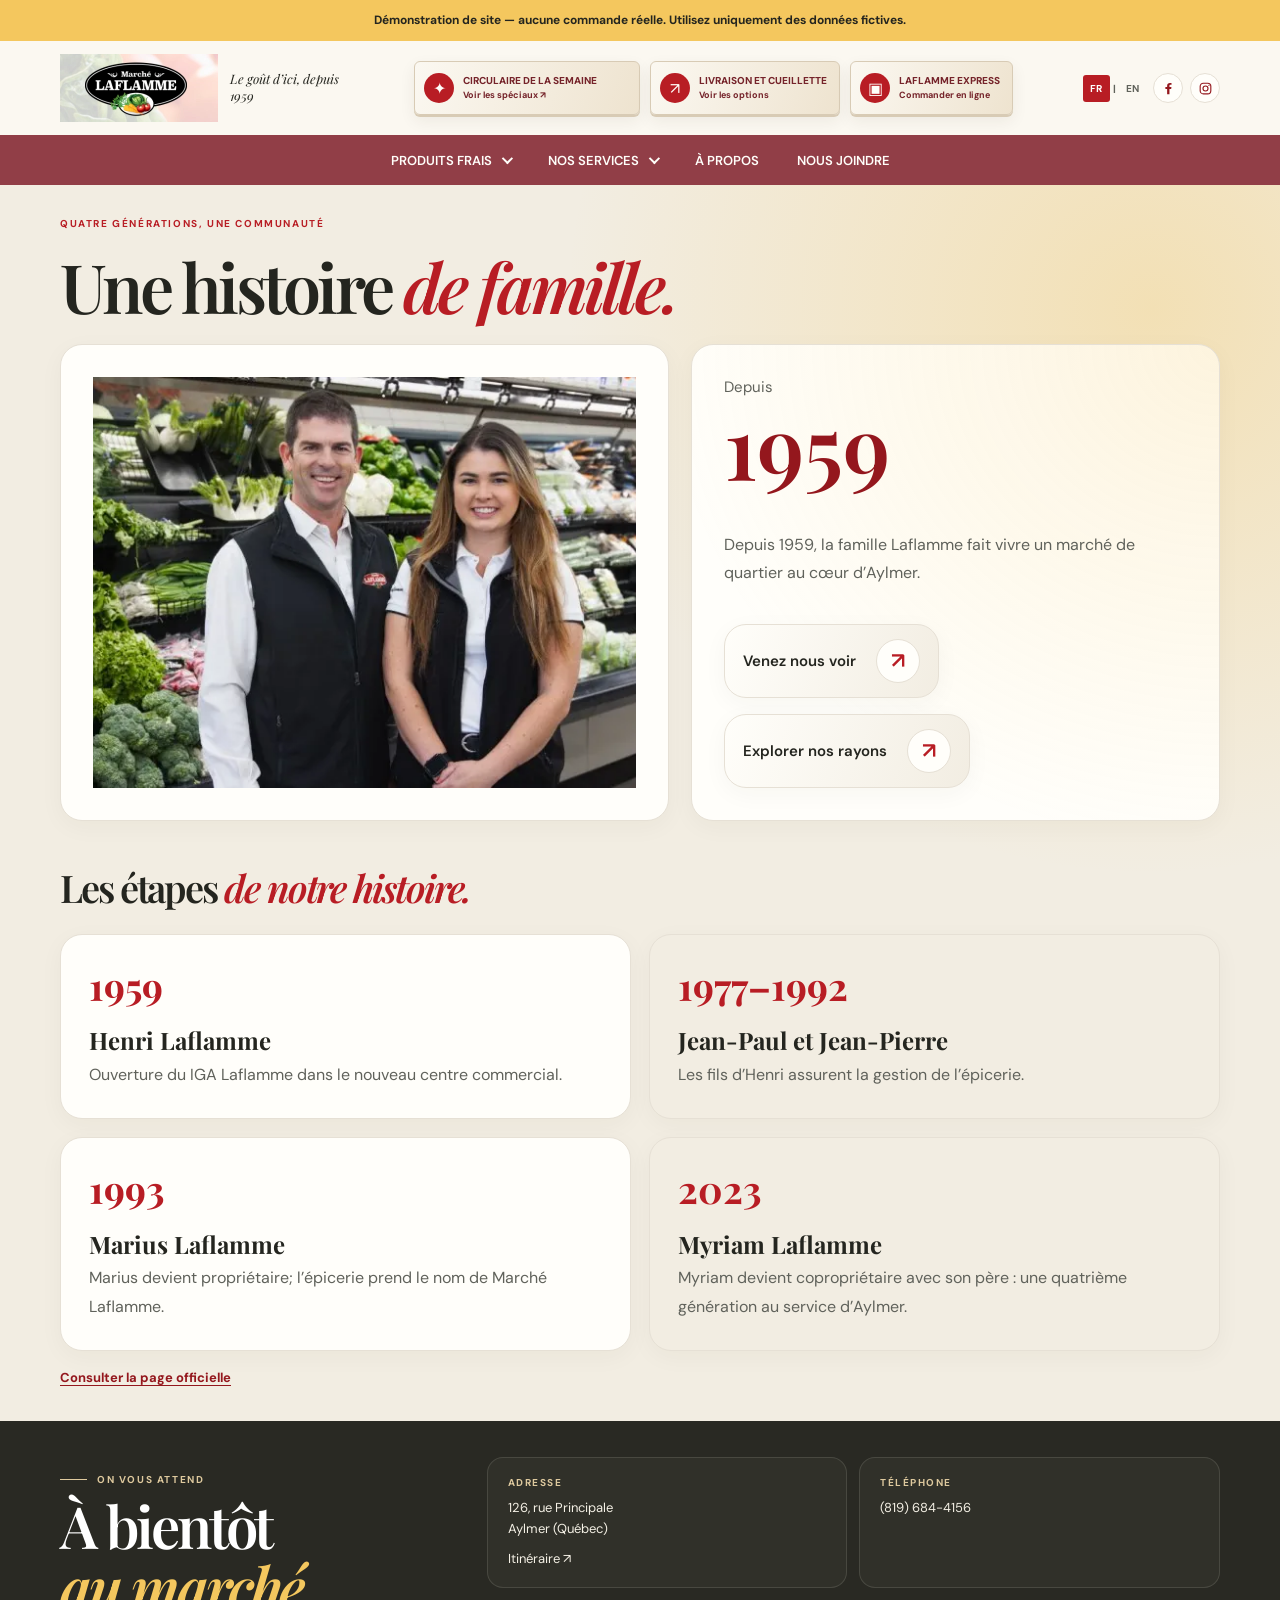
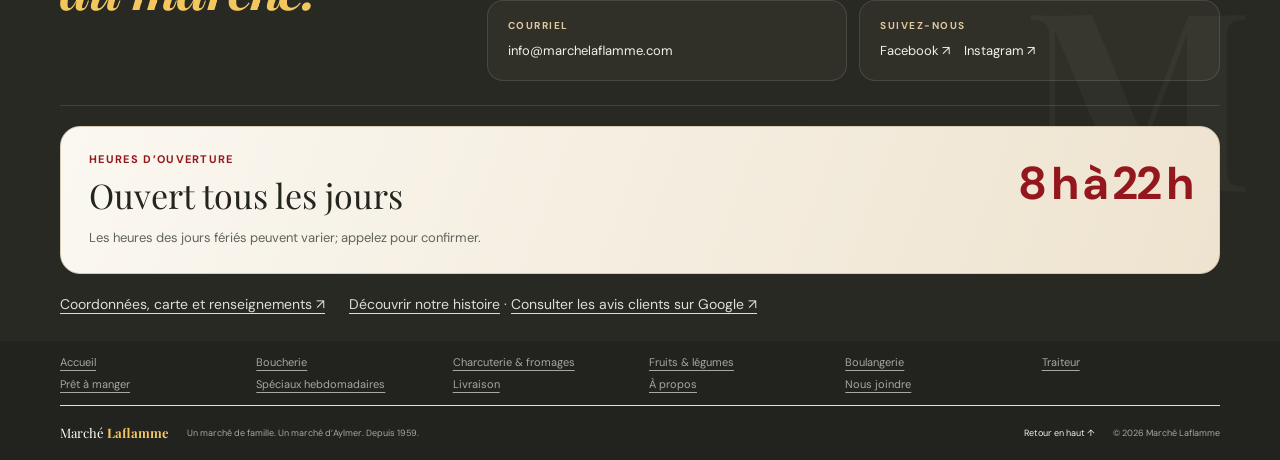
==== commit f0b06ab9: "k" ====
--- a/a-propos.html
+++ b/a-propos.html
@@ -24,20 +24,23 @@
     </div></header>
     <main id="contenu">
       <section class="service-hero history-overview" aria-labelledby="service-title"><div class="container history-overview__grid">
-        <div class="history-overview__intro">
+        <div class="history-overview__heading">
           <p class="eyebrow">Quatre générations, une communauté</p>
           <h1 id="service-title">Une histoire <em>de famille.</em></h1>
+        </div>
+        <img class="history-overview__image bento-card" src="./assets/marche-laflamme-equipe.webp" width="630" height="420" alt="Myriam et son père au rayon des fruits et légumes du Marché Laflamme">
+        <div class="history-overview__intro bento-card">
+          <p class="history-overview__since">Depuis <strong>1959</strong></p>
           <p class="service-hero__lead">Depuis 1959, la famille Laflamme fait vivre un marché de quartier au cœur d’Aylmer.</p>
-          <img class="history-overview__image" src="./assets/marche-laflamme-equipe.webp" width="630" height="420" alt="Myriam et son père au rayon des fruits et légumes du Marché Laflamme">
           <div class="service-actions"><a class="button button--red" href="./contact.html">Venez nous voir</a><a class="text-link text-link--red" href="./index.html#rayons">Explorer nos rayons</a></div>
         </div>
         <section class="history-overview__timeline" aria-labelledby="history-title">
         <div class="service-section-heading"><h2 id="history-title">Les étapes <em>de notre histoire.</em></h2></div>
         <ol class="history-timeline">
-          <li><strong>1959</strong><div><h3>Henri Laflamme</h3><p>Ouverture du IGA Laflamme dans le nouveau centre commercial.</p></div></li>
-          <li><strong>1977–1992</strong><div><h3>Jean-Paul et Jean-Pierre</h3><p>Les fils d’Henri assurent la gestion de l’épicerie.</p></div></li>
-          <li><strong>1993</strong><div><h3>Marius Laflamme</h3><p>Marius devient propriétaire; l’épicerie prend le nom de Marché Laflamme.</p></div></li>
-          <li><strong>2023</strong><div><h3>Myriam Laflamme</h3><p>Myriam devient copropriétaire avec son père : une quatrième génération au service d’Aylmer.</p></div></li>
+          <li class="bento-card"><strong>1959</strong><div><h3>Henri Laflamme</h3><p>Ouverture du IGA Laflamme dans le nouveau centre commercial.</p></div></li>
+          <li class="bento-card"><strong>1977–1992</strong><div><h3>Jean-Paul et Jean-Pierre</h3><p>Les fils d’Henri assurent la gestion de l’épicerie.</p></div></li>
+          <li class="bento-card"><strong>1993</strong><div><h3>Marius Laflamme</h3><p>Marius devient propriétaire; l’épicerie prend le nom de Marché Laflamme.</p></div></li>
+          <li class="bento-card"><strong>2023</strong><div><h3>Myriam Laflamme</h3><p>Myriam devient copropriétaire avec son père : une quatrième génération au service d’Aylmer.</p></div></li>
         </ol>
         <p class="service-footnote"><a href="https://marchelaflamme.com/a-propos/" target="_blank" rel="noopener noreferrer">Consulter la page officielle</a></p>
         </section>
--- a/styles.css
+++ b/styles.css
@@ -116,17 +116,7 @@
 
 .demo-form-loader summary {
   width: fit-content;
-  padding: 14px 20px;
-  border-radius: 4px;
-  background: var(--red);
-  color: var(--white);
   cursor: pointer;
-  font-weight: 700;
-}
-
-.demo-form-loader summary:focus-visible {
-  outline: 3px solid var(--ink);
-  outline-offset: 3px;
 }
 
 .demo-notice {
@@ -224,10 +214,10 @@
   align-items: center;
   gap: 9px;
   padding: 8px 12px 8px 9px;
-  border: 1px solid #e6b839;
+  border: 1px solid #d8cbb5;
   border-radius: 6px;
-  background: linear-gradient(110deg, #ffe58a, #f4c75e 62%, #ffd970);
-  box-shadow: 0 3px 0 #d9a928, 0 6px 16px rgb(143 62 71 / 16%);
+  background: linear-gradient(110deg, var(--paper), #eee3cf);
+  box-shadow: 0 2px 0 #d8cbb5, 0 6px 16px rgb(61 48 27 / 7%);
   color: #75232a;
   text-decoration: none;
   transition: transform .18s ease, box-shadow .18s ease;
@@ -239,7 +229,7 @@
 
 .header-action:hover {
   transform: translateY(-2px);
-  box-shadow: 0 5px 0 #d9a928, 0 9px 20px rgb(143 62 71 / 20%);
+  box-shadow: 0 3px 0 #d8cbb5, 0 9px 20px rgb(61 48 27 / 10%);
 }
 
 .header-action[aria-current="page"] {
@@ -493,7 +483,7 @@
 
 .produce-freshness__inner {
   display: grid;
-  grid-template-columns: 150px minmax(0, 1fr);
+  grid-template-columns: 220px minmax(0, 1fr);
   align-items: center;
   gap: 32px;
 }
@@ -535,8 +525,8 @@
 
 .produce-menu__item {
   display: grid;
-  grid-template-columns: 100px minmax(0, 1fr);
-  align-items: start;
+  grid-template-columns: 160px minmax(0, 1fr);
+  align-items: center;
   gap: 16px;
   padding: 18px;
   border: 1px solid var(--line);
@@ -546,7 +536,8 @@
 
 .produce-menu__item img {
   width: 100%;
-  height: auto;
+  height: 150px;
+  object-fit: contain;
   border-radius: 4px;
 }
 
@@ -581,15 +572,19 @@
 
 @media (max-width: 650px) {
   .produce-freshness__inner {
-    grid-template-columns: 85px minmax(0, 1fr);
+    grid-template-columns: 110px minmax(0, 1fr);
     align-items: start;
     gap: 16px;
   }
 
   .produce-menu__item {
-    grid-template-columns: 75px minmax(0, 1fr);
+    grid-template-columns: 105px minmax(0, 1fr);
     gap: 12px;
     padding: 14px;
+  }
+
+  .produce-menu__item img {
+    height: 110px;
   }
 }
 
@@ -715,9 +710,37 @@
 
 .history-overview__grid {
   display: grid;
-  grid-template-columns: repeat(2, minmax(0, 1fr));
-  align-items: start;
-  gap: 48px;
+  grid-template-columns: minmax(0, 1.15fr) minmax(0, 1fr);
+  align-items: stretch;
+  gap: 22px;
+}
+
+.history-overview__heading,
+.history-overview__timeline {
+  grid-column: 1 / -1;
+}
+
+.history-overview .history-overview__intro {
+  display: flex;
+  flex-direction: column;
+  justify-content: center;
+  background: radial-gradient(ellipse at top right, rgba(244, 199, 94, .18), transparent 75%), var(--white);
+}
+
+.history-overview__since {
+  margin: 0 0 24px;
+  color: var(--muted);
+  font-size: 15px;
+}
+
+.history-overview__since strong {
+  display: block;
+  margin-top: 4px;
+  color: var(--red-dark);
+  font-family: var(--serif);
+  font-size: clamp(56px, 7vw, 88px);
+  font-weight: 600;
+  line-height: 1;
 }
 
 .history-overview h1 {
@@ -732,9 +755,9 @@
 .history-overview__image {
   display: block;
   width: 100%;
-  height: auto;
-  max-height: 230px;
-  border-radius: 8px;
+  height: 100%;
+  min-height: 380px;
+  padding: 0;
   object-fit: cover;
   object-position: center top;
 }
@@ -744,22 +767,38 @@
 }
 
 .history-overview .service-section-heading {
-  margin-bottom: 12px;
+  margin-block: 24px;
 }
 
 .history-overview .service-section-heading h2 {
   font-size: clamp(28px, 3vw, 38px);
 }
 
+.history-overview .history-timeline {
+  grid-template-columns: repeat(2, minmax(0, 1fr));
+  gap: 18px;
+}
+
 .history-overview .history-timeline li {
-  grid-template-columns: 90px minmax(0, 1fr);
-  gap: 16px;
-  padding-block: 16px;
+  grid-template-columns: minmax(0, 1fr);
+  align-content: start;
+  gap: 18px;
+  padding: 28px;
+}
+
+.history-overview .history-timeline li:nth-child(even) {
+  background: var(--cream);
+}
+
+.history-overview .history-timeline strong {
+  font-family: var(--serif);
+  font-size: clamp(28px, 3vw, 38px);
+  line-height: 1.2;
 }
 
 .history-overview .history-timeline h3 {
   margin-bottom: 6px;
-  font-size: 17px;
+  font-size: 24px;
 }
 
 .history-overview .history-timeline p {
@@ -769,7 +808,17 @@
 @media (max-width: 760px) {
   .history-overview__grid {
     grid-template-columns: minmax(0, 1fr);
-    gap: 32px;
+    gap: 16px;
+  }
+
+  .history-overview__image {
+    height: auto;
+    min-height: 0;
+  }
+
+  .history-overview .history-timeline {
+    grid-template-columns: minmax(0, 1fr);
+    gap: 12px;
   }
 }
 
@@ -1011,14 +1060,6 @@
   transform: translateY(-2px);
 }
 
-.button--red {
-  background: var(--red);
-}
-
-.button--red:hover {
-  background: var(--red-dark);
-}
-
 .button--small {
   min-height: 42px;
   gap: 13px;
@@ -1061,7 +1102,7 @@
   position: relative;
   display: flex;
   align-items: center;
-  background: #ffda24;
+  background: var(--cream);
 }
 
 .hero__photo,
@@ -1078,7 +1119,7 @@
 }
 
 .hero__wash {
-  background: linear-gradient(90deg, #ffda24 0%, #ffda24 40%, rgba(255, 218, 36, .8) 46%, transparent 58%);
+  background: linear-gradient(90deg, var(--cream) 0%, var(--cream) 40%, rgba(242, 237, 226, .8) 46%, transparent 58%);
 }
 
 .hero__content {
@@ -1142,6 +1183,7 @@
 
 .hero__actions {
   display: flex;
+  flex-wrap: wrap;
   align-items: center;
   gap: 24px;
 }
@@ -1230,6 +1272,162 @@
   line-height: 1.65;
 }
 
+.bento-card,
+.butchery-bento .butchery-hero__highlights li,
+.meal-categories--bento .butchery-card,
+.produce-menu--bento .produce-menu__item,
+.department-card,
+.specials-card,
+.service-category {
+  --card-glow: rgba(184, 29, 36, .12);
+  min-width: 0;
+  border: 1px solid var(--line);
+  border-radius: 22px;
+  background: var(--white);
+  box-shadow: 0 6px 24px rgba(61, 48, 27, .04);
+  transition: transform .25s ease, box-shadow .25s ease, border-color .25s ease;
+}
+
+.bento-card {
+  position: relative;
+  padding: clamp(22px, 3vw, 32px);
+}
+
+a.bento-card {
+  color: var(--ink);
+  text-decoration: none;
+}
+
+.bento-action,
+.button--red,
+a.text-link,
+.demo-form-loader summary {
+  --card-glow: rgba(184, 29, 36, .12);
+  display: inline-flex;
+  max-width: 100%;
+  flex: 0 1 auto;
+  align-items: center;
+  justify-content: space-between;
+  gap: 20px;
+  padding: 14px 18px;
+  border: 1px solid var(--line);
+  border-radius: 22px;
+  background: linear-gradient(110deg, var(--white), var(--cream));
+  box-shadow: 0 6px 24px rgba(61, 48, 27, .04);
+  color: var(--ink);
+  cursor: pointer;
+  font-size: 15px;
+  font-weight: 600;
+  letter-spacing: normal;
+  line-height: 1.4;
+  text-decoration: none;
+  transition: transform .25s ease, box-shadow .25s ease, border-color .25s ease;
+}
+
+.button--red > span[aria-hidden="true"],
+a.text-link > span[aria-hidden="true"] {
+  display: none;
+}
+
+.button--red::after,
+a.text-link::after,
+.demo-form-loader summary::after {
+  display: inline-grid;
+  width: 42px;
+  height: 42px;
+  flex: 0 0 42px;
+  place-items: center;
+  border: 1px solid var(--line);
+  border-radius: 50%;
+  background: var(--white);
+  color: var(--red);
+  content: "\2197";
+  font-size: 22px;
+  transition: transform .25s ease, background-color .25s ease, color .25s ease;
+}
+
+a.text-link[href^="#"]::after {
+  content: "\2193";
+}
+
+.demo-form-loader summary {
+  list-style: none;
+}
+
+.demo-form-loader summary::-webkit-details-marker {
+  display: none;
+}
+
+.demo-form-loader summary::after {
+  content: "+";
+}
+
+.demo-form-loader[open] summary::after {
+  content: "\2212";
+}
+
+@media (hover: none), (pointer: coarse) {
+  .button--red:hover {
+    transform: none;
+  }
+}
+
+.bento-action > span:first-child {
+  min-width: 0;
+}
+
+.bento-card h2,
+.bento-card h3 {
+  margin: 0 0 12px;
+  font-family: var(--serif);
+  font-size: clamp(24px, 2.8vw, 34px);
+  line-height: 1.2;
+}
+
+.bento-card em {
+  color: var(--red);
+}
+
+.bento-arrow {
+  display: inline-grid;
+  width: 42px;
+  height: 42px;
+  flex: 0 0 42px;
+  place-items: center;
+  border: 1px solid var(--line);
+  border-radius: 50%;
+  background: var(--white);
+  color: var(--red);
+  font-size: 22px;
+  transition: transform .25s ease, background-color .25s ease, color .25s ease;
+}
+
+:is(a.bento-card, a.text-link, .department-card, a.specials-card, .button--red, .demo-form-loader summary):focus-visible {
+  outline: 3px solid var(--red);
+  outline-offset: 4px;
+  box-shadow: 0 10px 32px var(--card-glow);
+}
+
+@media (hover: hover) and (pointer: fine) {
+  :is(a.bento-card, a.text-link, .department-card, a.specials-card, .button--red, .demo-form-loader summary):hover {
+    transform: translateY(-4px);
+    border-color: rgba(184, 29, 36, .35);
+    box-shadow: 0 16px 36px rgba(61, 48, 27, .09), 0 0 24px var(--card-glow);
+  }
+
+  :is(a.bento-card, .department-card):hover :is(.bento-arrow, .department-card__arrow) {
+    transform: translate(2px, -2px);
+    background: var(--red);
+    color: var(--white);
+  }
+
+  :is(.button--red, a.text-link, .demo-form-loader summary):hover::after {
+    transform: translate(2px, -2px);
+    background: var(--red);
+    color: var(--white);
+  }
+}
+
 .department-grid {
   display: grid;
   grid-template-columns: repeat(3, 1fr);
@@ -1244,11 +1442,8 @@
   position: relative;
   overflow: hidden;
   padding: 22px 23px 19px;
-  border: 1px solid rgba(69, 59, 42, .06);
-  background: var(--white);
   color: var(--ink);
   text-decoration: none;
-  transition: transform .2s ease, box-shadow .2s ease;
 }
 
 .department-card__photo {
@@ -1263,11 +1458,6 @@
   object-position: center;
 }
 
-.department-card:hover {
-  transform: translateY(-3px);
-  box-shadow: 0 12px 30px rgba(61, 48, 27, .08);
-}
-
 .department-card__icon {
   display: none;
 }
@@ -1358,10 +1548,6 @@
 .specials-card {
   min-width: 0;
   overflow: hidden;
-  border: 1px solid rgba(36, 37, 31, .07);
-  border-radius: 8px;
-  background: var(--white);
-  box-shadow: 0 5px 16px rgba(36, 37, 31, .08);
 }
 
 .specials-card__image {
@@ -2429,7 +2615,7 @@
 }
 
 .butchery-hero__details {
-  padding-top: 12px;
+  align-self: end;
 }
 
 .butchery-hero__highlights {
@@ -2464,24 +2650,25 @@
 
 .charcuterie-hero__gallery {
   display: grid;
+  width: 100%;
+  max-width: 430px;
   grid-template-columns: repeat(2, minmax(0, 1fr));
   align-self: center;
-  gap: 10px;
+  justify-self: end;
+  gap: 8px;
 }
 
 .charcuterie-hero__gallery img {
   display: block;
   width: 100%;
-  height: 150px;
+  height: 138px;
   border-radius: 6px;
   background: var(--white);
-  object-fit: cover;
-}
-
-.charcuterie-hero__gallery img:last-child {
-  grid-column: 1 / -1;
-  height: 120px;
   object-fit: contain;
+}
+
+.charcuterie-service-hero {
+  padding-block: 42px;
 }
 
 .bakery-bread-photo {
@@ -2534,30 +2721,30 @@
   line-height: 1.8;
 }
 
-.bakery-feature__links {
-  display: flex;
-  flex-wrap: wrap;
-  gap: 12px;
-  margin-top: 2px;
-}
-
-.bakery-feature__gallery {
-  display: grid;
-  width: 100%;
-  max-width: 450px;
-  grid-template-columns: repeat(2, minmax(0, 1fr));
-  align-items: center;
-  gap: 12px;
-  margin-top: 22px;
-}
-
-.bakery-feature__gallery img {
-  display: block;
-  width: 100%;
-  height: 130px;
-  border-radius: 6px;
-  background: var(--white);
-  object-fit: contain;
+.bakery-feature__cake-copy {
+  max-width: 640px;
+  margin: 4px 0 18px;
+  color: var(--muted);
+  font-size: 14px;
+  line-height: 1.7;
+}
+
+.bakery-feature__cake-copy h2 {
+  margin: 0 0 6px;
+  color: var(--ink);
+  font-family: var(--serif);
+  font-size: 22px;
+  line-height: 1.25;
+}
+
+.bakery-feature__cake-copy p {
+  margin: 0 0 8px;
+}
+
+.bakery-feature__cake-copy p:last-of-type {
+  margin-bottom: 0;
+  color: var(--red-dark);
+  font-weight: 700;
 }
 
 .delivery-truck {
@@ -2686,45 +2873,6 @@
   flex: 0 0 auto;
 }
 
-.service-cake-gallery {
-  display: grid;
-  grid-template-columns: repeat(2, minmax(0, 1fr));
-  align-items: stretch;
-  gap: 10px;
-}
-
-.service-cake-gallery > img {
-  display: block;
-  width: 100%;
-  height: 130px;
-  border-radius: 6px;
-  background: var(--white);
-  object-fit: cover;
-}
-
-.service-cake-gallery__note {
-  grid-column: 1 / -1;
-  padding: 15px 18px;
-  border-left: 3px solid var(--gold);
-  background: rgba(255, 254, 250, .8);
-}
-
-.service-cake-gallery__note .service-fact__icon {
-  font-size: 20px;
-}
-
-.service-cake-gallery__note p {
-  margin: 4px 0 5px;
-  color: var(--muted);
-  font-size: 11px;
-}
-
-.service-cake-gallery__note strong {
-  display: block;
-  font-size: 14px;
-  line-height: 1.6;
-}
-
 .service-hero h1,
 .service-section-heading h2,
 .service-request-intro h2 {
@@ -2740,18 +2888,7 @@
   line-height: 1.05;
 }
 
-.service-hero__heading {
-  max-width: 760px;
-  margin: 0;
-  font-family: var(--serif);
-  font-size: clamp(40px, 5vw, 60px);
-  font-weight: 600;
-  letter-spacing: -.055em;
-  line-height: 1.05;
-}
-
 .service-hero h1 em,
-.service-hero__heading em,
 .service-section-heading h2 em,
 .service-request-intro h2 em {
   color: var(--red);
@@ -2882,15 +3019,26 @@
   line-height: 1.7;
 }
 
-.service-category,
-.cake-option {
+.service-category {
   overflow: hidden;
-  border: 1px solid var(--line);
-  border-radius: 6px;
-  background: var(--white);
-}
-
-.service-category > img {
+}
+
+.service-category__summary {
+  display: block;
+  cursor: pointer;
+  list-style: none;
+}
+
+.service-category__summary::-webkit-details-marker {
+  display: none;
+}
+
+.service-category__summary:focus-visible {
+  outline: 3px solid var(--red);
+  outline-offset: -3px;
+}
+
+.service-category__summary > img {
   display: block;
   width: 100%;
   height: 132px;
@@ -2902,15 +3050,7 @@
   padding: 17px 19px 19px;
 }
 
-.cake-option__number {
-  color: var(--red);
-  font-size: 10px;
-  font-weight: 700;
-  letter-spacing: .1em;
-}
-
-.service-category h3,
-.cake-option h3 {
+.service-category h3 {
   margin: 14px 0 8px;
   font-family: var(--serif);
   font-size: 20px;
@@ -2920,17 +3060,71 @@
   margin-top: 0;
 }
 
-.service-category p,
-.cake-option p,
-.cake-option li {
+.service-category p {
   color: var(--muted);
   font-size: 14px;
   line-height: 1.7;
 }
 
-.service-category p,
-.cake-option p {
+.service-category p {
   margin: 0;
+}
+
+.service-category__photos-label {
+  display: inline-flex;
+  align-items: center;
+  gap: 8px;
+  margin-top: 15px;
+  color: var(--red);
+  font-size: 13px;
+  font-weight: 700;
+}
+
+.service-category__photos-label::after {
+  display: inline-grid;
+  width: 22px;
+  height: 22px;
+  place-items: center;
+  border: 1px solid currentColor;
+  border-radius: 50%;
+  content: "+";
+  font-size: 16px;
+  line-height: 1;
+}
+
+.service-category[open] .service-category__photos-label::after {
+  content: "−";
+}
+
+.service-category__gallery {
+  display: grid;
+  grid-template-columns: repeat(4, minmax(0, 1fr));
+  gap: 6px;
+  padding: 8px;
+  border-top: 1px solid var(--line);
+}
+
+.service-category__gallery figure {
+  min-width: 0;
+  margin: 0;
+  overflow: hidden;
+  border-radius: 3px;
+  background: var(--paper);
+}
+
+.service-category__gallery img {
+  display: block;
+  width: 100%;
+  height: auto;
+  object-fit: contain;
+  background: var(--white);
+}
+
+.service-category__gallery figcaption {
+  padding: 4px 5px 6px;
+  color: var(--muted);
+  font-size: 11px;
+  line-height: 1.4;
 }
 
 .service-footnote {
@@ -3009,138 +3203,89 @@
   object-fit: contain;
 }
 
-.cake-options-grid {
-  display: grid;
-  grid-template-columns: repeat(2, minmax(0, 1fr));
-  gap: 12px;
-}
-
-.cake-options-intro {
-  max-width: 860px;
-  margin: 0 0 24px;
+.cake-details {
+  padding-block: 48px;
+}
+
+.cake-details .pricing-table caption {
+  padding-left: 0;
+}
+
+.cake-size__details {
+  display: block;
+  max-width: 500px;
+  margin-top: 5px;
+  color: var(--muted);
+  font-size: 12px;
+  font-weight: 400;
+  line-height: 1.5;
+}
+
+.cupcake-details {
+  padding-block: 44px;
+  background: var(--cream);
+}
+
+.cupcake-details__inner {
+  display: grid;
+  grid-template-columns: minmax(0, 1fr) minmax(240px, .75fr);
+  align-items: center;
+  gap: 48px;
+}
+
+.cupcake-details__copy h2 {
+  margin: 0;
+  font-family: var(--serif);
+  font-size: clamp(32px, 4vw, 48px);
+  font-weight: 600;
+  letter-spacing: -.05em;
+  line-height: 1.1;
+}
+
+.cupcake-details__copy h2 em {
+  color: var(--red);
+}
+
+.cupcake-details__copy > p:not(.eyebrow) {
+  margin: 12px 0 18px;
   color: var(--muted);
   font-size: 15px;
-  line-height: 1.75;
-}
-
-.cake-options-intro h3 {
-  margin: 0 0 8px;
+  line-height: 1.7;
+}
+
+.cupcake-details__prices {
+  max-width: 420px;
+  margin-bottom: 20px;
+}
+
+.cupcake-details__prices p {
+  display: flex;
+  justify-content: space-between;
+  gap: 20px;
+  margin: 0;
+  padding: 12px 14px;
+  border-bottom: 1px solid var(--line);
+  font-size: 15px;
+}
+
+.cupcake-details__prices p:first-child {
+  border-top: 1px solid var(--line);
+}
+
+.cupcake-details__prices strong {
   color: var(--ink);
-  font-family: var(--serif);
-  font-size: 24px;
-}
-
-.cake-options-intro p {
-  margin: 0 0 10px;
-}
-
-.cake-options-intro p:last-child {
-  margin-bottom: 0;
-  color: var(--red-dark);
-  font-weight: 700;
-}
-
-.cake-option ul {
-  display: grid;
-  gap: 7px;
-  margin: 0;
-  padding-left: 18px;
-}
-
-.cake-option--wide {
-  grid-column: 1 / -1;
-}
-
-.cake-celebration {
+  white-space: nowrap;
+}
+
+.cupcake-details__image {
   display: block;
-  margin-top: 30px;
-  padding: 36px 32px;
-  border-radius: 6px;
-  background: var(--cream);
-}
-
-.cake-celebration__copy {
-  max-width: 900px;
-  margin-inline: auto;
-  text-align: center;
-}
-
-.cake-celebration__copy h2 {
-  max-width: 760px;
-  margin: 0;
-  margin-inline: auto;
-  font-family: var(--serif);
-  font-size: clamp(28px, 3.4vw, 40px);
-  font-weight: 600;
-  letter-spacing: -.05em;
-  line-height: 1.15;
-}
-
-.cake-celebration__copy h2 em {
-  color: var(--red);
-}
-
-.cake-celebration__copy > p:not(.eyebrow) {
-  max-width: 720px;
-  margin: 14px auto 0;
-  color: var(--muted);
-  font-size: 15px;
-  line-height: 1.75;
-}
-
-.cake-celebration__actions {
-  display: flex;
-  flex-wrap: wrap;
-  justify-content: center;
-  align-items: center;
-  gap: 12px 20px;
-  margin-top: 16px;
-}
-
-.cake-celebration__varieties {
-  font-weight: 600;
-}
-
-.cake-celebration__pricing {
-  display: grid;
-  grid-template-columns: minmax(0, .8fr) minmax(220px, 1fr);
-  align-items: center;
-  max-width: 680px;
-  gap: 16px;
-  margin: 24px auto 0;
-  scroll-margin-top: 24px;
-  text-align: left;
-}
-
-.cake-celebration__pricing h3 {
-  margin: 0 0 6px;
-  font-family: var(--serif);
-  font-size: 22px;
-  line-height: 1.2;
-}
-
-.cake-celebration__pricing h3 em {
-  color: var(--red);
-}
-
-.cake-celebration__pricing .cake-celebration__varieties {
-  margin: 0;
-  color: var(--muted);
-  font-size: 14px;
-  line-height: 1.6;
-}
-
-.cake-celebration__pricing .table-scroll {
-  min-width: 0;
-}
-
-.cake-celebration .pricing-table thead {
-  background: var(--ink);
-}
-
-.cake-celebration__pricing > .button {
-  width: fit-content;
+  width: 100%;
+  max-width: 360px;
+  height: 220px;
   justify-self: center;
+  border-radius: 8px;
+  background: var(--white);
+  object-fit: contain;
 }
 
 .service-demo-note {
@@ -3161,6 +3306,22 @@
 
 .service-hero--compact .service-hero__lead {
   margin-bottom: 0;
+}
+
+.meal-hero__inner {
+  display: grid;
+  grid-template-columns: minmax(0, 1.1fr) minmax(0, .9fr);
+  align-items: center;
+  gap: 48px;
+}
+
+.meal-hero__image {
+  min-height: 340px;
+  border-radius: 10px;
+  background:
+    linear-gradient(rgba(150, 63, 71, .18), rgba(150, 63, 71, .18)),
+    url("./assets/pret-a-manger-hero.jpg") center / cover no-repeat;
+  box-shadow: 0 16px 38px rgba(36, 37, 31, .12);
 }
 
 .service-request-section {
@@ -3228,34 +3389,85 @@
 }
 
 .request-type {
-  display: flex;
-  flex-wrap: wrap;
-  gap: 8px;
   padding-bottom: 16px !important;
   border-bottom: 1px solid var(--line) !important;
 }
 
-.request-type legend {
-  flex: 0 0 100%;
+.request-type__tiles {
+  display: grid;
+  grid-template-columns: repeat(2, minmax(0, 1fr));
+  gap: 12px;
 }
 
 .request-type label {
   display: flex;
-  align-items: center;
-  gap: 8px;
-  padding: 11px 14px;
+  min-width: 0;
+  align-items: flex-start;
+  gap: 12px;
+  padding: 20px;
   border: 1px solid var(--line);
-  border-radius: 4px;
+  border-radius: 18px;
+  background: linear-gradient(110deg, var(--white), var(--cream));
   cursor: pointer;
+  transition: border-color .2s ease, box-shadow .2s ease, background-color .2s ease;
 }
 
 .request-type input {
+  width: 18px;
+  height: 18px;
+  flex: 0 0 18px;
+  margin: 3px 0 0;
   accent-color: var(--red);
 }
 
-.request-type input:checked + span {
+.request-type label > span {
+  display: grid;
+  min-width: 0;
+  gap: 6px;
+}
+
+.request-type strong {
+  font-size: 16px;
+  font-weight: 600;
+  line-height: 1.4;
+}
+
+.request-type small {
+  color: var(--muted);
+  font-size: 13px;
+  line-height: 1.5;
+}
+
+.request-type label:has(input:checked) {
+  border-color: var(--red);
+  background: #f8efea;
+  box-shadow: inset 0 0 0 1px var(--red);
+}
+
+.request-type input:checked + span strong {
   color: var(--red-dark);
-  font-weight: 700;
+}
+
+.request-type label:has(input:focus-visible) {
+  outline: 3px solid var(--red);
+  outline-offset: 3px;
+}
+
+@media (hover: hover) and (pointer: fine) {
+  .request-type label:hover {
+    border-color: var(--red-dark);
+    box-shadow: 0 6px 20px rgba(61, 48, 27, .07);
+  }
+}
+
+@media (max-width: 650px) {
+  .request-type__tiles {
+    grid-template-columns: minmax(0, 1fr);
+  }
+
+  .request-type label {
+    padding: 18px;
+  }
 }
 
 .request-panel {
@@ -3331,15 +3543,29 @@
 }
 
 @media (max-width: 900px) {
-  .cake-celebration__pricing {
-    grid-template-columns: minmax(0, 1fr);
-  }
-
   .service-hero__inner {
     grid-template-columns: 1fr;
     gap: 24px;
   }
 
+  .meal-hero__inner {
+    grid-template-columns: 1fr;
+    gap: 28px;
+  }
+
+  .meal-hero__image {
+    min-height: 260px;
+  }
+
+  .cupcake-details__inner {
+    grid-template-columns: minmax(0, 1fr) 240px;
+    gap: 28px;
+  }
+
+  .cupcake-details__image {
+    height: 190px;
+  }
+
   .butchery-hero__image {
     height: 250px;
   }
@@ -3362,10 +3588,6 @@
     margin-top: 12px;
   }
 
-  .service-cake-gallery > img {
-    height: 110px;
-  }
-
   .service-request-layout {
     grid-template-columns: 1fr;
   }
@@ -3376,17 +3598,26 @@
 }
 
 @media (max-width: 650px) {
-  .cake-celebration {
-    padding: 24px 18px;
-  }
-
-  .cake-celebration__pricing {
-    grid-template-columns: minmax(0, 1fr);
-    gap: 12px;
-  }
-
   .bakery-feature {
     padding-block: 40px;
+  }
+
+  .cake-details {
+    padding-block: 40px;
+  }
+
+  .cupcake-details {
+    padding-block: 36px;
+  }
+
+  .cupcake-details__inner {
+    grid-template-columns: 1fr;
+    gap: 20px;
+  }
+
+  .cupcake-details__image {
+    width: 100%;
+    height: 170px;
   }
 
   .bakery-feature__inner {
@@ -3402,6 +3633,10 @@
     padding-block: 40px;
   }
 
+  .meal-hero__image {
+    min-height: 210px;
+  }
+
   .service-hero__inner {
     grid-template-columns: 1fr;
     gap: 24px;
@@ -3419,13 +3654,12 @@
     font-size: 16px;
   }
 
-  .charcuterie-hero__gallery img,
-  .charcuterie-hero__gallery img:first-child {
-    height: 125px;
-  }
-
-  .bakery-feature__gallery img {
-    height: 100px;
+  .charcuterie-service-hero {
+    padding-block: 32px;
+  }
+
+  .charcuterie-hero__gallery img {
+    height: 112px;
   }
 
   .butchery-ready {
@@ -3459,17 +3693,20 @@
   }
 
   .service-category-grid,
-  .cake-options-grid,
   .delivery-options-grid {
     grid-template-columns: 1fr;
   }
 
-  .service-category > img {
+  .service-category__summary > img {
     height: 150px;
   }
 
   .service-category__body {
     padding: 15px 16px 17px;
+  }
+
+  .service-category__gallery {
+    grid-template-columns: repeat(3, minmax(0, 1fr));
   }
 
   .service-photo-story {
@@ -3483,14 +3720,6 @@
     height: 120px;
   }
 
-  .service-cake-gallery {
-    gap: 8px;
-  }
-
-  .service-cake-gallery > img {
-    height: 96px;
-  }
-
   .service-steps {
     grid-template-columns: 1fr;
     gap: 8px;
@@ -3513,10 +3742,6 @@
     margin-top: 22px;
   }
 
-  .cake-option--wide {
-    grid-column: auto;
-  }
-
   .service-request-section {
     padding-block: 40px 56px;
   }
@@ -3541,3 +3766,833 @@
     grid-column: auto;
   }
 }
+
+/* Bento layouts keep source order and let expanded or translated content grow. */
+.department-grid--bento,
+.specials__rail--bento,
+.catering-grid--bento,
+.delivery-bento,
+.bakery-bento,
+.contact-bento {
+  display: grid;
+  gap: 18px;
+}
+
+.butchery-bento,
+.deli-bento,
+.meal-bento,
+.meal-categories--bento,
+.produce-bento,
+.produce-freshness--bento {
+  gap: 18px;
+}
+
+.butchery-bento {
+  grid-template-columns: repeat(2, minmax(0, 1fr));
+  align-items: stretch;
+}
+
+.butchery-bento .butchery-hero__intro {
+  grid-column: 1 / -1;
+}
+
+.butchery-bento .butchery-hero__intro h1 {
+  max-width: 900px;
+}
+
+.butchery-bento .butchery-hero__image {
+  height: 100%;
+  min-height: 420px;
+  margin: 0;
+  padding: 0;
+}
+
+.butchery-bento .butchery-hero__details {
+  display: grid;
+  align-self: stretch;
+  gap: 18px;
+}
+
+.butchery-bento .butchery-hero__highlights {
+  grid-template-columns: repeat(2, minmax(0, 1fr));
+  gap: 12px;
+  margin: 0;
+}
+
+.butchery-bento .butchery-hero__highlights li {
+  padding: 24px 20px 24px 42px;
+  background: radial-gradient(ellipse at top right, rgba(244, 199, 94, .22), transparent 80%), var(--white);
+  font-size: 15px;
+}
+
+.butchery-bento .butchery-hero__highlights li::before {
+  left: 20px;
+}
+
+.butchery-bento .butchery-hero__details > p {
+  padding: 26px;
+  font-size: 15px;
+}
+
+.deli-bento {
+  grid-template-columns: minmax(0, 1.15fr) minmax(0, .85fr);
+  align-items: start;
+}
+
+.deli-bento .deli-bento__cuts {
+  grid-row: span 2;
+  background: radial-gradient(ellipse at top, rgba(244, 199, 94, .2), transparent 70%), var(--white);
+}
+
+.deli-bento .deli-bento__salads {
+  background: #edf3e9;
+}
+
+.deli-bento .deli-bento__cheese {
+  background: #faf0dc;
+}
+
+.deli-bento .butchery-card {
+  padding: 28px;
+}
+
+.deli-bento__photo {
+  display: block;
+  width: 100%;
+  height: 180px;
+  margin-bottom: 24px;
+  object-fit: contain;
+}
+
+.deli-bento__cuts .deli-bento__photo {
+  height: 320px;
+}
+
+.deli-bento .butchery-card h2 {
+  font-size: clamp(26px, 3vw, 36px);
+}
+
+.deli-bento .butchery-card p {
+  font-size: 16px;
+}
+
+.produce-bento {
+  grid-template-columns: repeat(2, minmax(0, 1fr));
+  align-items: stretch;
+}
+
+.produce-bento__copy {
+  display: flex;
+  flex-direction: column;
+  justify-content: center;
+  background: radial-gradient(ellipse at top left, rgba(244, 199, 94, .25), transparent 80%), var(--white);
+}
+
+.produce-bento .butchery-hero__image {
+  height: 100%;
+  min-height: 340px;
+  margin: 0;
+  padding: 0;
+}
+
+.produce-freshness--bento {
+  grid-template-columns: minmax(0, .65fr) minmax(0, 1.35fr);
+  align-items: stretch;
+}
+
+.produce-freshness--bento > img {
+  height: 100%;
+  max-height: 350px;
+  object-fit: contain;
+  border: 1px solid var(--line);
+  border-radius: 22px;
+  background: var(--white);
+  padding: 20px;
+}
+
+.produce-menu--bento .produce-menu__item {
+  border-radius: 22px;
+}
+
+.produce-menu--bento .produce-menu__item:first-child {
+  border-color: #c4d2bf;
+  background: radial-gradient(ellipse at top left, rgba(46, 125, 80, .1), transparent 75%), var(--white);
+}
+
+.meal-bento {
+  align-items: stretch;
+}
+
+.meal-bento .meal-hero__image {
+  min-height: 360px;
+}
+
+.meal-categories--bento {
+  grid-template-columns: minmax(0, 1.15fr) repeat(2, minmax(0, 1fr));
+  align-items: stretch;
+}
+
+.meal-categories--bento .butchery-card {
+  position: relative;
+  padding: 30px 26px;
+  border-radius: 22px;
+  border-top: 4px solid #d5ac55;
+  background: #faf0dc;
+}
+
+.meal-categories--bento .butchery-card:nth-child(2) {
+  border-top-color: #b81d24;
+  background: #f8ece7;
+}
+
+.meal-categories--bento .butchery-card:nth-child(3) {
+  border-top-color: #2e7d50;
+  background: #edf3e9;
+}
+
+.meal-categories--bento .butchery-card h3 {
+  margin-top: 0;
+  font-size: 26px;
+  line-height: 1.2;
+}
+
+@media (max-width: 900px) {
+  .butchery-bento,
+  .deli-bento,
+  .meal-categories--bento,
+  .produce-bento {
+    grid-template-columns: minmax(0, 1fr);
+  }
+
+  .butchery-bento .butchery-hero__image {
+    min-height: 0;
+    height: 320px;
+  }
+
+  .deli-bento .deli-bento__cuts {
+    grid-row: auto;
+  }
+}
+
+@media (max-width: 650px) {
+  .butchery-bento,
+  .deli-bento,
+  .meal-bento,
+  .meal-categories--bento,
+  .produce-bento,
+  .produce-freshness--bento {
+    gap: 12px;
+  }
+
+  .produce-freshness--bento {
+    grid-template-columns: minmax(0, 1fr);
+  }
+
+  .produce-freshness--bento > img {
+    height: 220px;
+  }
+
+  .butchery-bento .butchery-hero__image,
+  .produce-bento .butchery-hero__image {
+    height: 240px;
+    min-height: 0;
+  }
+
+  .butchery-bento .butchery-hero__highlights li {
+    padding: 20px 14px 20px 34px;
+    font-size: 14px;
+  }
+
+  .butchery-bento .butchery-hero__highlights li::before {
+    left: 14px;
+  }
+
+  .deli-bento__cuts .deli-bento__photo {
+    height: 220px;
+  }
+
+  .deli-bento .butchery-card,
+  .meal-categories--bento .butchery-card {
+    padding: 24px;
+  }
+
+  .meal-bento .meal-hero__image {
+    min-height: 240px;
+  }
+}
+
+@media (max-width: 380px) {
+  .butchery-bento .butchery-hero__highlights {
+    grid-template-columns: minmax(0, 1fr);
+  }
+}
+
+.department-grid--bento {
+  grid-template-columns: repeat(4, minmax(0, 1fr));
+}
+
+.department-grid--bento .department-card {
+  min-height: 250px;
+  padding: 26px 24px;
+}
+
+.department-grid--bento .department-card__photo {
+  height: calc(100% - 135px);
+  transition: transform .4s ease;
+}
+
+.department-grid--bento .department-card__name,
+.department-grid--bento .department-card__detail {
+  max-width: calc(100% - 36px);
+}
+
+.department-grid--bento .department-card__detail {
+  min-height: 32px;
+  line-height: 1.5;
+}
+
+.department-grid--bento .department-card--meat {
+  grid-column: span 2;
+  grid-row: span 2;
+}
+
+.department-grid--bento .department-card--meat .department-card__name {
+  font-size: clamp(32px, 4vw, 48px);
+}
+
+.department-grid--bento .department-card--meat .department-card__photo {
+  height: calc(100% - 150px);
+}
+
+.department-grid--bento :is(.department-card--catering, .department-card--cakes) {
+  grid-column: span 2;
+}
+
+.department-grid--bento .department-card__arrow {
+  display: grid;
+  width: 34px;
+  height: 34px;
+  place-items: center;
+  border: 1px solid var(--line);
+  border-radius: 50%;
+  bottom: 26px;
+  right: 20px;
+  transition: transform .25s ease, background-color .25s ease, color .25s ease;
+}
+
+.specials__rail--bento {
+  grid-template-columns: minmax(0, .9fr) repeat(2, minmax(0, 1.2fr));
+  grid-auto-flow: row;
+  grid-auto-columns: auto;
+  overflow: visible;
+  padding: 0;
+}
+
+.specials__rail--bento .specials-card--flyer {
+  grid-row: span 2;
+  min-height: 350px;
+  padding: 28px;
+  background: radial-gradient(ellipse at top right, rgba(244, 199, 94, .22), transparent 70%), var(--green);
+  --card-glow: rgba(46, 125, 80, .18);
+}
+
+.specials__rail--bento .specials-card:not(.specials-card--flyer) {
+  display: grid;
+  grid-template-columns: minmax(0, .8fr) minmax(0, 1.2fr);
+}
+
+.specials__rail--bento .specials-card__image {
+  height: 100%;
+  min-height: 160px;
+}
+
+.specials__rail--bento .specials-card__details {
+  align-self: center;
+  min-height: 0;
+  padding: 18px 16px;
+}
+
+.specials__rail--bento .specials-card h3 {
+  min-height: 0;
+}
+
+.specials__rail--bento .specials-card__flyer-title {
+  font-size: clamp(28px, 3vw, 40px);
+}
+
+.catering-grid--bento {
+  grid-template-columns: repeat(4, minmax(0, 1fr));
+  align-items: start;
+}
+
+.catering-grid--bento .service-category:nth-child(3n + 1) {
+  grid-column: span 2;
+}
+
+.catering-grid--bento .service-category:nth-child(3n + 2),
+.catering-grid--bento .service-category:nth-child(3n + 3) {
+  grid-column: span 1;
+}
+
+.catering-grid--bento .service-category__summary > img {
+  height: 210px;
+  transition: filter .25s ease;
+}
+
+.catering-grid--bento .service-category__body {
+  min-height: 205px;
+  padding: 24px;
+  background: radial-gradient(ellipse at top right, rgba(244, 199, 94, .13), transparent 80%);
+}
+
+.catering-grid--bento .service-category__gallery {
+  grid-template-columns: repeat(2, minmax(0, 1fr));
+  gap: 10px;
+  padding: 14px;
+}
+
+.catering-grid--bento .service-category__gallery figcaption {
+  padding: 8px;
+  font-size: 12px;
+}
+
+.catering-grid--bento .service-category:focus-within {
+  border-color: var(--red);
+  box-shadow: 0 8px 28px var(--card-glow);
+}
+
+.delivery-bento {
+  grid-template-columns: repeat(2, minmax(0, 1fr));
+}
+
+:is(.delivery-bento, .bakery-bento, .contact-bento) .bento-card {
+  border-radius: 22px;
+}
+
+.delivery-bento__photo {
+  display: flex;
+  grid-row: span 2;
+  flex-direction: column;
+  justify-content: center;
+  background: radial-gradient(ellipse at top, rgba(244, 199, 94, .3), transparent 75%), var(--cream);
+}
+
+.delivery-bento__photo .delivery-truck {
+  margin-bottom: 32px;
+}
+
+.delivery-bento .butchery-card {
+  min-height: 0;
+}
+
+.delivery-bento .butchery-card h3 {
+  margin-top: 0;
+  font-size: 24px;
+}
+
+.delivery-bento__express {
+  display: flex;
+  grid-column: 1 / -1;
+  align-items: center;
+  justify-content: space-between;
+  gap: 24px;
+  background: radial-gradient(ellipse at right, rgba(244, 199, 94, .45), transparent 75%), var(--white);
+}
+
+.bakery-bento {
+  grid-template-columns: repeat(2, minmax(0, 1fr));
+  align-items: stretch;
+}
+
+.bakery-bento__intro {
+  grid-column: 1 / -1;
+}
+
+.bakery-bento .bakery-feature__copy > p:not(.eyebrow) {
+  max-width: 640px;
+  margin-bottom: 8px;
+}
+
+.bakery-bento .bakery-feature__bread {
+  grid-row: span 2;
+  height: 100%;
+  min-height: 480px;
+  padding: 0;
+}
+
+.bakery-bento .bakery-feature__cake-copy {
+  max-width: none;
+  margin: 0;
+  padding: 28px;
+}
+
+.bakery-bento .bakery-feature__cake-copy h2 {
+  font-size: clamp(24px, 2.2vw, 30px);
+}
+
+.bakery-bento .bakery-feature__cake-copy .bento-arrow {
+  display: grid;
+  margin-top: 18px;
+  margin-left: auto;
+}
+
+.bakery-bento__cupcakes {
+  background: radial-gradient(ellipse at top left, rgba(244, 199, 94, .28), transparent 80%), var(--cream);
+}
+
+.bakery-bento__cupcakes > p:not(.eyebrow) {
+  max-width: 350px;
+  padding-right: 35px;
+  color: var(--muted);
+  font-size: 15px;
+  line-height: 1.7;
+}
+
+.bakery-bento__cupcakes .bento-arrow {
+  position: absolute;
+  right: 24px;
+  bottom: 24px;
+}
+
+.contact-bento {
+  grid-template-columns: repeat(2, minmax(0, 1fr));
+  margin-top: 24px;
+}
+
+.contact-bento .contact-map {
+  grid-row: span 2;
+  padding: 12px 12px 22px;
+}
+
+.contact-bento .store-map {
+  min-height: 270px;
+  border-radius: 14px;
+}
+
+.contact-bento .contact-map > p {
+  margin: 14px 12px 0;
+}
+
+.contact-bento h3 {
+  font-size: 24px;
+}
+
+.contact-bento__action {
+  padding-right: 75px;
+  background: radial-gradient(ellipse at top right, rgba(244, 199, 94, .2), transparent 80%), var(--white);
+  overflow-wrap: anywhere;
+}
+
+.contact-bento__action .bento-arrow {
+  position: absolute;
+  right: 22px;
+  top: calc(50% - 21px);
+}
+
+.contact-bento__hours {
+  grid-row: span 2;
+  background: var(--cream);
+}
+
+.contact-bento__address .text-link {
+  margin-top: 14px;
+}
+
+.contact-bento__hours > p {
+  color: var(--muted);
+  font-size: 14px;
+  line-height: 1.7;
+}
+
+@media (hover: hover) and (pointer: fine) {
+  .department-grid--bento .department-card:hover .department-card__photo,
+  .department-grid--bento .department-card:focus-visible .department-card__photo {
+    transform: scale(1.035);
+  }
+
+  .catering-grid--bento .service-category:has(.service-category__summary:hover) {
+    border-color: rgba(184, 29, 36, .35);
+    box-shadow: 0 12px 32px var(--card-glow);
+  }
+
+  .catering-grid--bento .service-category__summary:hover > img {
+    filter: saturate(1.12);
+  }
+}
+
+@media (max-width: 1050px) {
+  .catering-grid--bento {
+    grid-template-columns: repeat(2, minmax(0, 1fr));
+  }
+
+  .catering-grid--bento .service-category:nth-child(n) {
+    grid-column: auto;
+  }
+
+  .specials__rail--bento {
+    grid-template-columns: minmax(0, .9fr) repeat(2, minmax(0, 1fr));
+  }
+
+  .specials__rail--bento .specials-card:not(.specials-card--flyer) {
+    grid-template-columns: minmax(0, 1fr);
+  }
+
+  .specials__rail--bento .specials-card__image {
+    min-height: 0;
+    height: 110px;
+  }
+
+  .department-grid--bento {
+    grid-template-columns: repeat(2, minmax(0, 1fr));
+  }
+
+  .department-grid--bento .department-card--meat {
+    grid-row: auto;
+    min-height: 350px;
+  }
+
+  .department-grid--bento :is(.department-card--catering, .department-card--cakes) {
+    grid-column: auto;
+  }
+}
+
+@media (max-width: 650px) {
+  .department-grid--bento,
+  .specials__rail--bento,
+  .catering-grid--bento,
+  .delivery-bento,
+  .bakery-bento,
+  .contact-bento {
+    gap: 12px;
+  }
+
+  .specials__rail--bento {
+    grid-template-columns: repeat(2, minmax(0, 1fr));
+  }
+
+  .specials__rail--bento .specials-card--flyer {
+    grid-column: 1 / -1;
+    grid-row: auto;
+    gap: 16px;
+    min-height: 0;
+    padding: 24px;
+  }
+
+  .specials__rail--bento .specials-card__details {
+    padding: 14px 12px;
+  }
+
+  .department-grid--bento .department-card {
+    min-height: 265px;
+    padding: 20px 16px;
+  }
+
+  .department-grid--bento .department-card__photo {
+    height: calc(100% - 140px);
+  }
+
+  .department-grid--bento .department-card--meat {
+    min-height: 310px;
+  }
+
+  .department-grid--bento .department-card__name,
+  .department-grid--bento .department-card__detail {
+    max-width: 100%;
+    padding-right: 0;
+  }
+
+  .department-grid--bento .department-card__detail {
+    min-height: 50px;
+    padding-right: 12px;
+  }
+
+  .department-grid--bento .department-card__arrow {
+    right: 12px;
+    bottom: 12px;
+    width: 26px;
+    height: 26px;
+    background: var(--white);
+  }
+
+  .catering-grid--bento,
+  .delivery-bento,
+  .bakery-bento,
+  .contact-bento {
+    grid-template-columns: minmax(0, 1fr);
+  }
+
+  .catering-grid--bento .service-category__body {
+    min-height: 0;
+    padding: 22px;
+  }
+
+  .catering-grid--bento .service-category__summary > img {
+    height: 200px;
+  }
+
+  .delivery-bento__photo,
+  .bakery-bento .bakery-feature__bread,
+  .contact-bento .contact-map,
+  .contact-bento__hours {
+    grid-row: auto;
+  }
+
+  .bakery-bento .bakery-feature__bread {
+    height: 260px;
+    min-height: 0;
+  }
+
+  .bakery-bento .bakery-feature__cake-copy {
+    padding: 24px;
+  }
+
+  .contact-bento .store-map {
+    min-height: 300px;
+  }
+}
+
+.visit.visit--footer {
+  padding-block: 36px 26px;
+}
+
+.visit--footer .visit__inner {
+  align-items: start;
+  gap: 32px;
+}
+
+.visit--footer .visit__heading {
+  padding-top: 16px;
+}
+
+.visit--footer .visit__details {
+  gap: 12px;
+}
+
+.visit--footer .visit__detail {
+  min-width: 0;
+  align-self: stretch;
+  gap: 8px;
+  padding: 18px 20px;
+  border: 1px solid rgba(244, 240, 229, .12);
+  border-radius: 16px;
+  background: rgba(244, 240, 229, .035);
+}
+
+.visit--footer .visit__label,
+.visit--footer .eyebrow {
+  color: #dec99e;
+}
+
+.visit--footer .visit__label {
+  font-size: 10px;
+}
+
+.visit--footer .visit__detail a {
+  line-height: 1.65;
+}
+
+.visit--footer .visit__more {
+  z-index: 1;
+  gap: 10px 24px;
+  margin-top: 24px;
+  padding-top: 20px;
+  border-top: 1px solid rgba(244, 240, 229, .12);
+  color: #e0ddd3;
+}
+
+.visit--footer .visit__hours {
+  display: grid;
+  width: 100%;
+  grid-template-columns: minmax(0, 1fr) auto;
+  align-items: center;
+  gap: 12px 28px;
+  margin-bottom: 10px;
+  padding: 24px 28px;
+  border: 1px solid #d8cbb5;
+  border-radius: 20px;
+  background: linear-gradient(110deg, var(--paper), #eee3cf);
+  color: var(--ink);
+}
+
+.visit__hours h3 {
+  margin: 0 0 8px;
+  color: var(--red-dark);
+  font-size: 11px;
+  letter-spacing: .12em;
+  text-transform: uppercase;
+}
+
+.visit--footer .visit__hours p {
+  grid-column: auto;
+  grid-row: auto;
+}
+
+.visit--footer .visit__hours-daily {
+  font-family: var(--serif);
+  font-size: clamp(24px, 3vw, 34px);
+  line-height: 1.2;
+}
+
+.visit--footer .visit__hours-time {
+  color: var(--red-dark);
+  font-size: clamp(30px, 4vw, 46px);
+  font-weight: 700;
+  letter-spacing: -.04em;
+  line-height: 1.15;
+}
+
+.visit--footer .visit__hours .visit__hours-note {
+  grid-column: 1 / -1;
+  color: var(--muted);
+  font-size: 13px;
+  line-height: 1.6;
+}
+
+.visit--footer a {
+  border-radius: 3px;
+  text-underline-offset: 4px;
+  transition: color .2s ease;
+}
+
+.visit--footer a:hover {
+  color: #f0d7a4;
+  text-decoration: underline;
+}
+
+.visit--footer a:focus-visible,
+.footer-directory a:focus-visible,
+.site-footer__inner a:focus-visible {
+  outline: 2px solid #f0d7a4;
+  outline-offset: 4px;
+}
+
+@media (max-width: 900px) {
+  .visit--footer .visit__inner {
+    grid-template-columns: minmax(0, 1fr);
+    gap: 20px;
+  }
+}
+
+@media (max-width: 650px) {
+  .visit.visit--footer {
+    padding-block: 28px 22px;
+  }
+
+  .visit--footer .visit__detail {
+    padding: 16px;
+  }
+
+  .visit--footer .visit__details {
+    grid-template-columns: minmax(0, 1fr);
+  }
+
+  .visit--footer .visit__more {
+    margin-top: 20px;
+  }
+
+  .visit--footer .visit__hours {
+    grid-template-columns: minmax(0, 1fr);
+    gap: 14px;
+    padding: 22px;
+  }
+}
